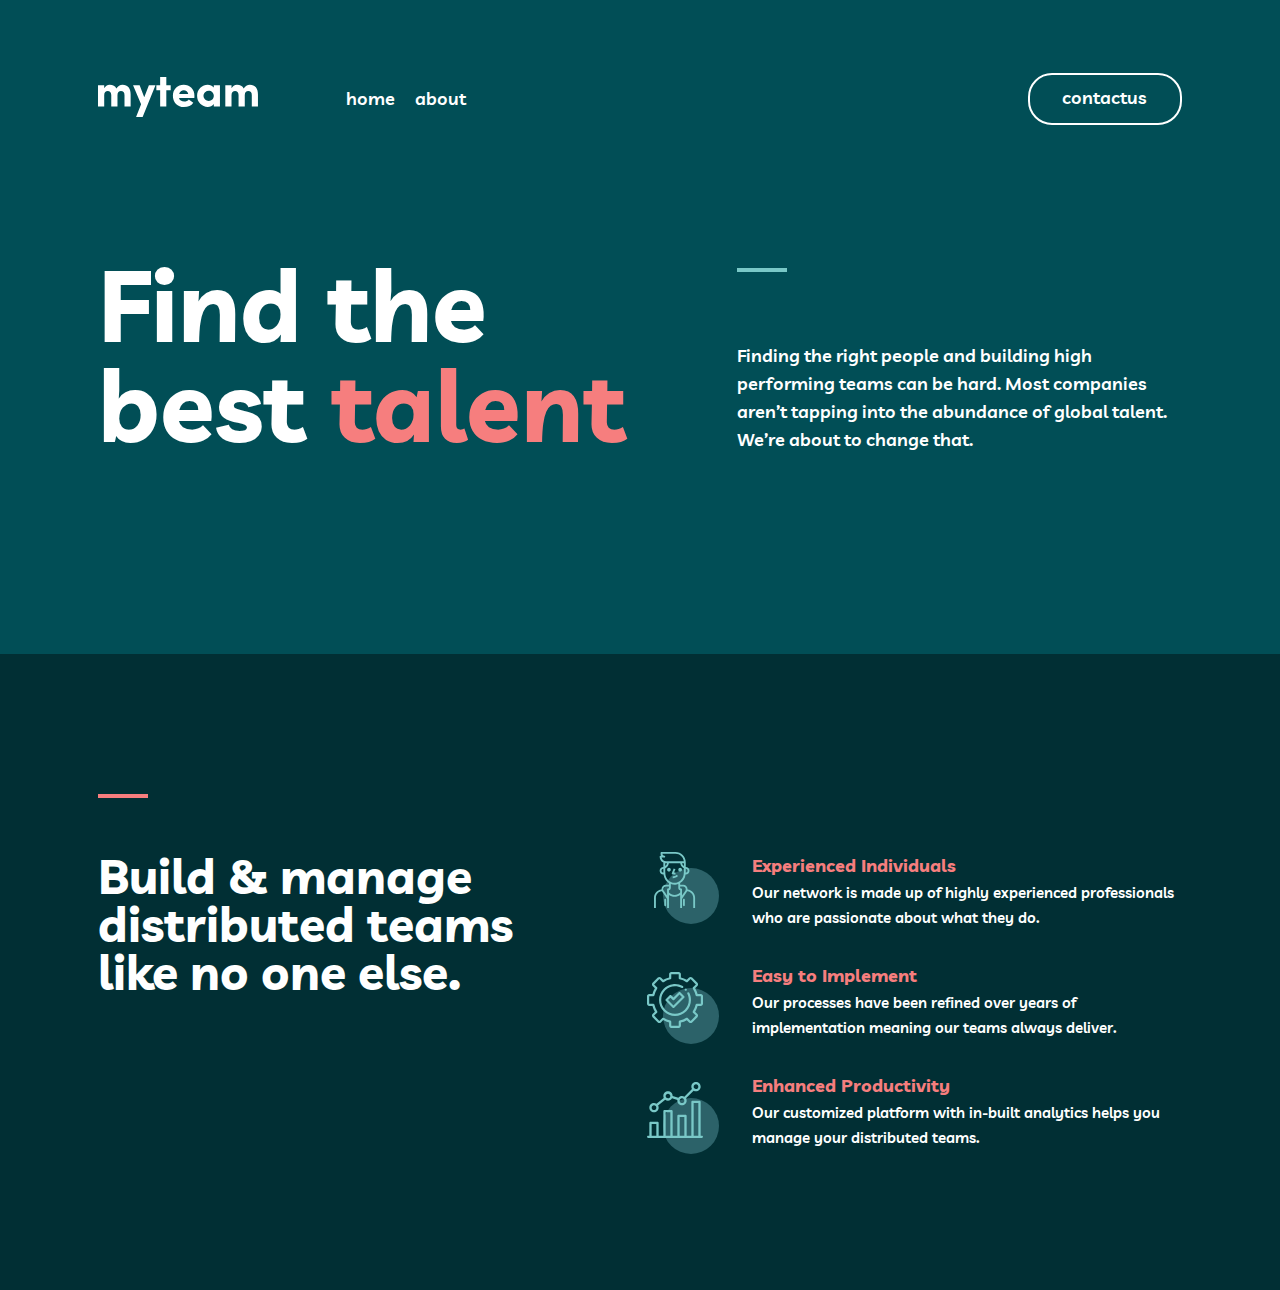
==== index.html @ d97724e8 "complete team section from header" ====
<!DOCTYPE html>
<html lang="en">
	<head>
		<meta charset="UTF-8" />
		<meta http-equiv="X-UA-Compatible" content="IE=edge" />
		<meta name="viewport" content="width=device-width, initial-scale=1.0" />
		<link rel="stylesheet" href="./css/main.css" />
		<title>Amaliyot</title>
	</head>
	<body>
		<header class="site-header">
			<div class="container">
				<div class="header">
					<a href="#link" class="header-logo-link"
						><img
							src="./images/myteam.svg"
							width="160"
							height="40"
							alt="Site logo" /></a
					><img
						class="burger"
						src="./images/humburger.svg"
						alt="humburger"
					/><img
						class="closeMenu"
						src="./images/close-menu.svg"
						alt="close-menu"
					/>
					<div class="list-wrapper">
						<ul class="header-list toggle">
							<li class="header-item">
								<a href="#link" class="header-link-item">home </a>
							</li>
							<li class="header-item">
								<a href="#link" class="header-link-item">about </a>
							</li>
						</ul>
						<a href="#link" class="header-contact toggle">contactus</a>
					</div>
				</div>
			</div>
		</header>
		<main class="site-main">
			<section class="hero-section">
				<div class="container">
					<div class="hero">
						<h1 class="hero-title">Find the <br />best <span>talent</span></h1>
						<div class="blok-text">
							<span class="line"></span>
							<p class="text">
								Finding the right people and building high performing teams can
								be hard. Most companies aren’t tapping into the abundance of
								global talent. We’re about to change that.
							</p>
						</div>
					</div>
				</div>
			</section>
			<section class="team-section">
				<div class="container">
					<div class="team">
						<div class="team__top"><span class="line"></span></div>
						<div class="team__content">
							<div class="team__title">
								<h2>Build & manage distributed teams like no one else.</h2>
							</div>
							<ul class="team__list">
								<li class="team__item">
									<h3>Experienced Individuals</h3>
									<p>
										Our network is made up of highly experienced professionals
										who are passionate about what they do.
									</p>
								</li>
								<li class="team__item">
									<h3>Easy to Implement</h3>
									<p>
										Our processes have been refined over years of implementation
										meaning our teams always deliver.
									</p>
								</li>
								<li class="team__item">
									<h3>Enhanced Productivity</h3>
									<p>
										Our customized platform with in-built analytics helps you
										manage your distributed teams.
									</p>
								</li>
							</ul>
						</div>
					</div>
				</div>
			</section>
		</main>

		<script>
			let burger = document.querySelector(".burger");
			let closeMenu = document.querySelector(".closeMenu");
			let mobileMenu = document.querySelector(".list-wrapper");

			burger.onclick = function () {
				mobileMenu.classList.toggle("active");
				closeMenu.classList.toggle("closeMenu--active");
			};

			closeMenu.onclick = function () {
				mobileMenu.classList.toggle("active");
				closeMenu.classList.toggle("closeMenu--active");
			};
		</script>
	</body>
</html>
---- css/main.css ----
@font-face {
  font-family: "Livvic";
  font-style: normal;
  font-weight: 500;
  src: local(""), url("../fonts/livvic-v13-latin-500.woff2") format("woff2"), url("../fonts/livvic-v13-latin-500.woff") format("woff");
  /* Chrome 6+, Firefox 3.6+, IE 9+, Safari 5.1+ */
}
@font-face {
  font-family: "Livvic";
  font-style: normal;
  font-weight: 600;
  src: local(""), url("../fonts/livvic-v13-latin-600.woff2") format("woff2"), url("../fonts/livvic-v13-latin-600.woff") format("woff");
  /* Chrome 6+, Firefox 3.6+, IE 9+, Safari 5.1+ */
}
@font-face {
  font-family: "Livvic";
  font-style: normal;
  font-weight: 700;
  src: local(""), url("../fonts/livvic-v13-latin-700.woff2") format("woff2"), url("../fonts/livvic-v13-latin-700.woff") format("woff");
  /* Chrome 6+, Firefox 3.6+, IE 9+, Safari 5.1+ */
}
/*! normalize.css v8.0.1 | MIT License | github.com/necolas/normalize.css */
/* Document
   ========================================================================== */
/**
 * 1. Correct the line height in all browsers.
 * 2. Prevent adjustments of font size after orientation changes in iOS.
 */
html {
  line-height: 1.15; /* 1 */
  -webkit-text-size-adjust: 100%; /* 2 */
}

/* Sections
   ========================================================================== */
/**
 * Remove the margin in all browsers.
 */
body {
  margin: 0;
}

/**
 * Render the `main` element consistently in IE.
 */
main {
  display: block;
}

/**
 * Correct the font size and margin on `h1` elements within `section` and
 * `article` contexts in Chrome, Firefox, and Safari.
 */
h1 {
  font-size: 2em;
  margin: 0.67em 0;
}

/* Grouping content
   ========================================================================== */
/**
 * 1. Add the correct box sizing in Firefox.
 * 2. Show the overflow in Edge and IE.
 */
hr {
  box-sizing: content-box; /* 1 */
  height: 0; /* 1 */
  overflow: visible; /* 2 */
}

/**
 * 1. Correct the inheritance and scaling of font size in all browsers.
 * 2. Correct the odd `em` font sizing in all browsers.
 */
pre {
  font-family: monospace, monospace; /* 1 */
  font-size: 1em; /* 2 */
}

/* Text-level semantics
   ========================================================================== */
/**
 * Remove the gray background on active links in IE 10.
 */
a {
  background-color: transparent;
}

/**
 * 1. Remove the bottom border in Chrome 57-
 * 2. Add the correct text decoration in Chrome, Edge, IE, Opera, and Safari.
 */
abbr[title] {
  border-bottom: none; /* 1 */
  text-decoration: underline; /* 2 */
  -webkit-text-decoration: underline dotted;
          text-decoration: underline dotted; /* 2 */
}

/**
 * Add the correct font weight in Chrome, Edge, and Safari.
 */
b,
strong {
  font-weight: bolder;
}

/**
 * 1. Correct the inheritance and scaling of font size in all browsers.
 * 2. Correct the odd `em` font sizing in all browsers.
 */
code,
kbd,
samp {
  font-family: monospace, monospace; /* 1 */
  font-size: 1em; /* 2 */
}

/**
 * Add the correct font size in all browsers.
 */
small {
  font-size: 80%;
}

/**
 * Prevent `sub` and `sup` elements from affecting the line height in
 * all browsers.
 */
sub,
sup {
  font-size: 75%;
  line-height: 0;
  position: relative;
  vertical-align: baseline;
}

sub {
  bottom: -0.25em;
}

sup {
  top: -0.5em;
}

/* Embedded content
   ========================================================================== */
/**
 * Remove the border on images inside links in IE 10.
 */
img {
  border-style: none;
}

/* Forms
   ========================================================================== */
/**
 * 1. Change the font styles in all browsers.
 * 2. Remove the margin in Firefox and Safari.
 */
button,
input,
optgroup,
select,
textarea {
  font-family: inherit; /* 1 */
  font-size: 100%; /* 1 */
  line-height: 1.15; /* 1 */
  margin: 0; /* 2 */
}

/**
 * Show the overflow in IE.
 * 1. Show the overflow in Edge.
 */
button,
input { /* 1 */
  overflow: visible;
}

/**
 * Remove the inheritance of text transform in Edge, Firefox, and IE.
 * 1. Remove the inheritance of text transform in Firefox.
 */
button,
select { /* 1 */
  text-transform: none;
}

/**
 * Correct the inability to style clickable types in iOS and Safari.
 */
button,
[type=button],
[type=reset],
[type=submit] {
  -webkit-appearance: button;
}

/**
 * Remove the inner border and padding in Firefox.
 */
button::-moz-focus-inner,
[type=button]::-moz-focus-inner,
[type=reset]::-moz-focus-inner,
[type=submit]::-moz-focus-inner {
  border-style: none;
  padding: 0;
}

/**
 * Restore the focus styles unset by the previous rule.
 */
button:-moz-focusring,
[type=button]:-moz-focusring,
[type=reset]:-moz-focusring,
[type=submit]:-moz-focusring {
  outline: 1px dotted ButtonText;
}

/**
 * Correct the padding in Firefox.
 */
fieldset {
  padding: 0.35em 0.75em 0.625em;
}

/**
 * 1. Correct the text wrapping in Edge and IE.
 * 2. Correct the color inheritance from `fieldset` elements in IE.
 * 3. Remove the padding so developers are not caught out when they zero out
 *    `fieldset` elements in all browsers.
 */
legend {
  box-sizing: border-box; /* 1 */
  color: inherit; /* 2 */
  display: table; /* 1 */
  max-width: 100%; /* 1 */
  padding: 0; /* 3 */
  white-space: normal; /* 1 */
}

/**
 * Add the correct vertical alignment in Chrome, Firefox, and Opera.
 */
progress {
  vertical-align: baseline;
}

/**
 * Remove the default vertical scrollbar in IE 10+.
 */
textarea {
  overflow: auto;
}

/**
 * 1. Add the correct box sizing in IE 10.
 * 2. Remove the padding in IE 10.
 */
[type=checkbox],
[type=radio] {
  box-sizing: border-box; /* 1 */
  padding: 0; /* 2 */
}

/**
 * Correct the cursor style of increment and decrement buttons in Chrome.
 */
[type=number]::-webkit-inner-spin-button,
[type=number]::-webkit-outer-spin-button {
  height: auto;
}

/**
 * 1. Correct the odd appearance in Chrome and Safari.
 * 2. Correct the outline style in Safari.
 */
[type=search] {
  -webkit-appearance: textfield; /* 1 */
  outline-offset: -2px; /* 2 */
}

/**
 * Remove the inner padding in Chrome and Safari on macOS.
 */
[type=search]::-webkit-search-decoration {
  -webkit-appearance: none;
}

/**
 * 1. Correct the inability to style clickable types in iOS and Safari.
 * 2. Change font properties to `inherit` in Safari.
 */
::-webkit-file-upload-button {
  -webkit-appearance: button; /* 1 */
  font: inherit; /* 2 */
}

/* Interactive
   ========================================================================== */
/*
 * Add the correct display in Edge, IE 10+, and Firefox.
 */
details {
  display: block;
}

/*
 * Add the correct display in all browsers.
 */
summary {
  display: list-item;
}

/* Misc
   ========================================================================== */
/**
 * Add the correct display in IE 10+.
 */
template {
  display: none;
}

/**
 * Add the correct display in IE 10.
 */
[hidden] {
  display: none;
}

* {
  margin: 0;
  padding: 0;
  box-sizing: border-box;
  transition: all 0.3s;
}

body {
  margin: 0;
  padding: 0;
  background-color: #014E56;
  font-family: "Livvic", sans-serif;
}

img {
  -o-object-fit: cover;
     object-fit: cover;
}

.visually-hidden {
  position: absolute;
  width: 1px;
  height: 1px;
  margin: -1px;
  padding: 0;
  overflow: hidden;
  border: 0;
  clip: rect(0 0 0 0);
}

.container {
  margin: 0 auto;
  padding: 0 20px;
  max-width: 1164px;
}

.site-header {
  padding: 73px 0 129px 0;
}

.header {
  display: flex;
  align-items: center;
  justify-content: space-between;
  position: relative;
}

.header-logo-link {
  display: block;
  margin-right: 48px;
}

.list-wrapper {
  display: flex;
  align-items: center;
  justify-content: space-between;
  width: 100%;
}

.burger,
.closeMenu {
  display: none;
}

.header-list {
  margin: 0;
  padding: 0;
  display: flex;
  list-style: none;
}

.header-item {
  margin-right: 20px;
}

.header-link-item {
  text-decoration: none;
  font-weight: 600;
  font-size: 18px;
  line-height: 28px;
  color: #FFFFFF;
}

.header-contact {
  padding: 9px 33px 11px 32px;
  text-decoration: none;
  font-weight: 600;
  font-size: 18px;
  line-height: 28px;
  color: #FFFFFF;
  border: 2px solid #FFFFFF;
  border-radius: 24px;
}

.header-item:first-child {
  margin-left: 40px;
}

@media screen and (max-width: 715px) {
  .site-header {
    padding: 64px 0 112px;
  }
}
.container {
  padding: 0 40px;
}

@media screen and (max-width: 555px) {
  .site-header {
    padding: 48px 0 80px;
  }
  .closeMenu--active {
    margin: auto 0;
    display: block;
    position: absolute;
    top: 0;
    bottom: 0;
    right: 0;
    z-index: 1;
  }
  .burger {
    display: block;
  }
  .burger--active {
    margin: auto 0;
    display: block;
    position: absolute;
    top: 0;
    bottom: 0;
    right: 0;
    z-index: 99;
  }
  .list-wrapper {
    display: none;
    justify-content: start;
  }
  .active {
    padding: 112px 48px;
    width: 255px;
    height: 100vh;
    display: flex;
    flex-direction: column;
    align-items: flex-start;
    position: absolute;
    top: -48px;
    right: -40px;
    background-color: #2C6269;
    box-shadow: -200px 0px 5px 100px rgba(0, 0, 0, 0.5);
  }
  .toggle {
    display: flex;
    flex-direction: column;
  }
  .header-item {
    margin: 0 0 36px;
  }
  .header-item:first-child {
    margin: 0px 0 24px;
  }
}
.hero {
  padding-bottom: 200px;
  display: flex;
  align-items: flex-end;
  justify-content: space-between;
}

.hero-title {
  margin-top: 0;
  margin-bottom: 0;
  font-weight: 700;
  font-size: 100px;
  line-height: 100px;
  color: #FFFFFF;
}

.hero-title span {
  color: #F67E7E;
}

.blok-text {
  width: 445px;
}

.line {
  margin-bottom: 70px;
  display: block;
  width: 50px;
  height: 4px;
  background-color: #79C8C7;
}

.text {
  margin: 0;
  font-weight: 600;
  font-size: 18px;
  line-height: 28px;
  color: #FFFFFF;
}

@media only screen and (max-width: 830px) {
  .container {
    padding: 0 40px;
  }
  .hero {
    padding-bottom: 256px;
    text-align: center;
    background-image: none;
    flex-direction: column;
    align-items: center;
  }
  .hero-title {
    margin-bottom: 24px;
    font-size: 64px;
    line-height: 56px;
  }
  .blok-text {
    width: 457px;
  }
  .hero .text {
    font-size: 15px;
    line-height: 28px;
  }
  .line {
    display: none;
  }
}
@media only screen and (max-width: 555px) {
  .container {
    padding: 0 24px;
  }
  .blok-text {
    width: 100%;
  }
  .hero-title {
    font-size: 40px !important;
    line-height: 40px !important;
  }
  .hero .text {
    font-size: 15px !important;
    line-height: 28px !important;
  }
}
.team-section {
  padding: 140px 0;
  background-color: #012f34;
}

.team .line {
  margin-bottom: 54px;
  background: #F67E7E;
}

.team__title {
  width: 445px;
}
.team__title h2 {
  font-weight: 700;
  font-size: 48px;
  line-height: 48px;
  color: #FFFFFF;
}

.team__content {
  display: flex;
  justify-content: space-between;
}

.team__list {
  list-style: none;
  position: relative;
}

.team__item {
  width: 430px;
}
.team__item h3 {
  font-weight: 700;
  font-size: 18px;
  line-height: 28px;
  color: #F67E7E;
}
.team__item p {
  font-weight: 600;
  font-size: 15px;
  line-height: 25px;
  color: #FFFFFF;
}

.team__item:nth-child(1) {
  margin-bottom: 32px;
}

.team__item:nth-child(2) {
  margin-bottom: 32px;
}

.team__item::before {
  margin-bottom: 32px;
  content: "";
  background-image: url(../../images/team1.svg);
  display: block;
  width: 72px;
  height: 72px;
  position: absolute;
  top: 0;
  left: -105px;
}

.team__item:nth-child(2)::before {
  content: "";
  background-image: url(../../images/team2.svg);
  display: block;
  width: 72px;
  height: 72px;
  position: absolute;
  top: 120px;
  left: -105px;
}

.team__item:nth-child(3)::before {
  content: "";
  background-image: url(../../images/team3.svg);
  display: block;
  width: 72px;
  height: 72px;
  position: absolute;
  top: 230px;
  left: -105px;
}

@media only screen and (max-width: 970px) {
  .team-section {
    padding: 100px;
  }
  .team .line {
    margin-bottom: 32px;
    display: block;
  }
  .team__title h2 {
    margin-bottom: 64px;
    font-size: 32px;
    line-height: 32px;
  }
  .team__content {
    flex-direction: column;
    align-items: flex-start;
  }
  .team__list {
    margin: 0 100px;
  }
  .team__item {
    width: 600px;
  }
  .team__item h3 {
    font-size: 18px;
    line-height: 28px;
  }
  .team__item p {
    font-size: 15px;
    line-height: 25px;
  }
}/*# sourceMappingURL=main.css.map */
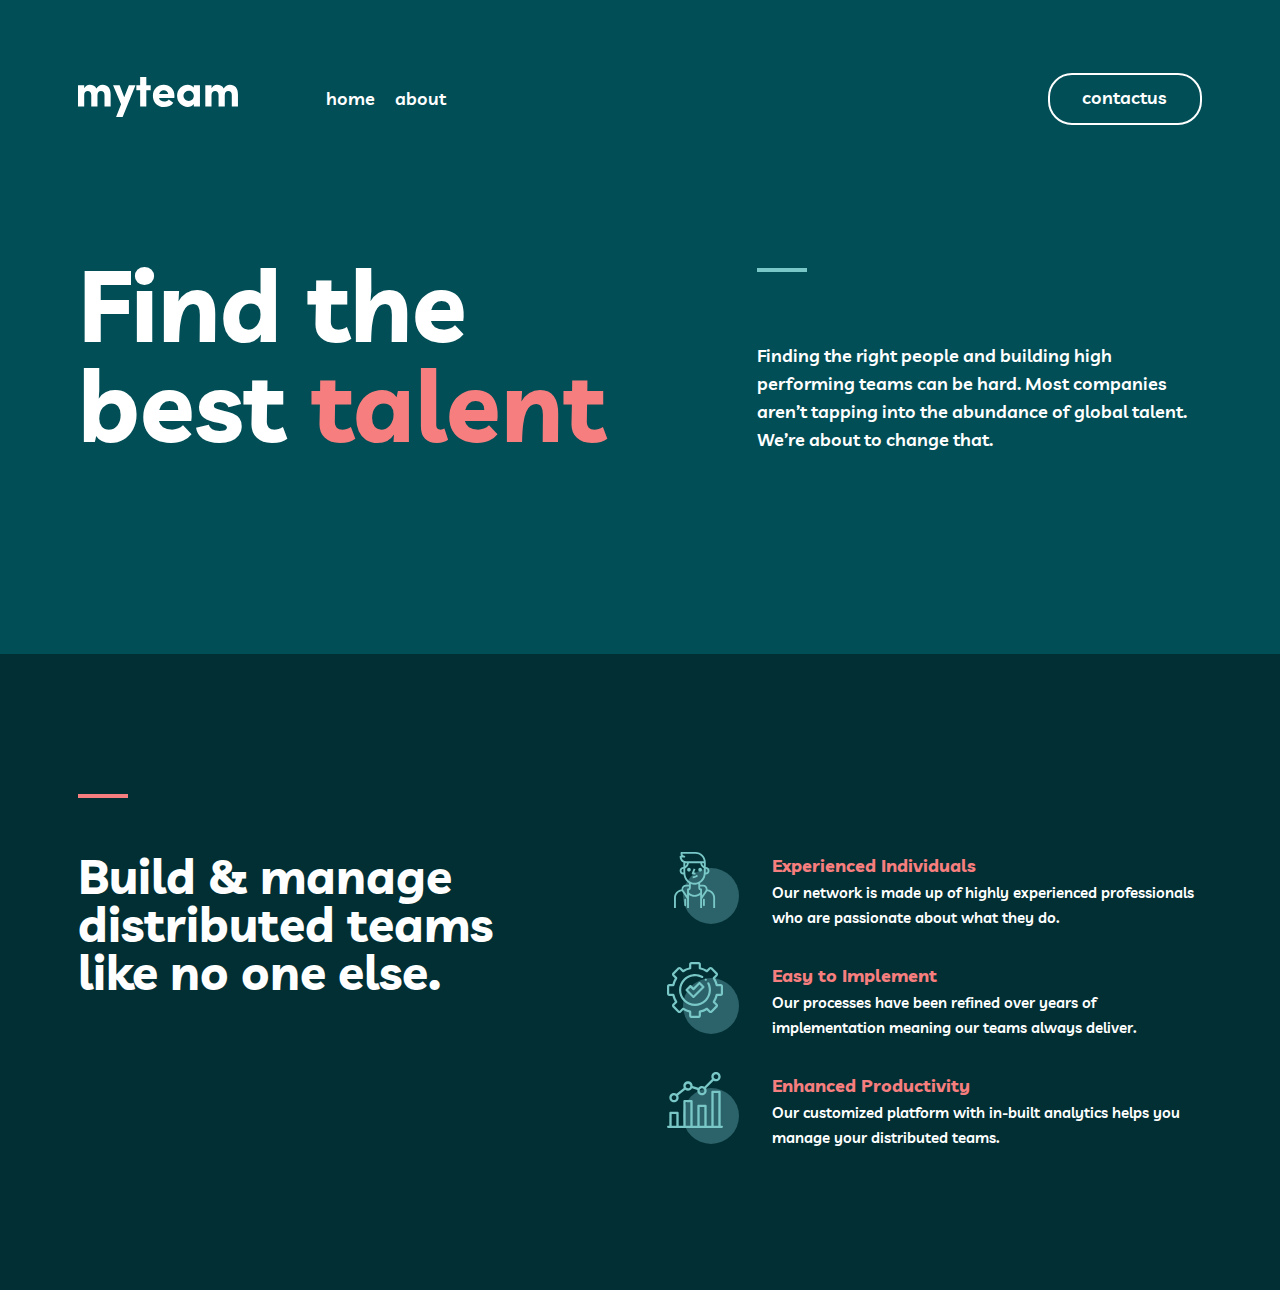
==== commit 20699b39: "complete team-section" ====
--- a/index.html
+++ b/index.html
@@ -92,7 +92,6 @@
 				</div>
 			</section>
 		</main>
-
 		<script>
 			let burger = document.querySelector(".burger");
 			let closeMenu = document.querySelector(".closeMenu");
--- a/css/main.css
+++ b/css/main.css
@@ -427,15 +427,14 @@
   margin-left: 40px;
 }
 
-@media screen and (max-width: 715px) {
+@media screen and (max-width: 768px) {
   .site-header {
     padding: 64px 0 112px;
   }
-}
-.container {
-  padding: 0 40px;
-}
-
+  .container {
+    padding: 0 40px;
+  }
+}
 @media screen and (max-width: 555px) {
   .site-header {
     padding: 48px 0 80px;
@@ -530,9 +529,6 @@
 }
 
 @media only screen and (max-width: 830px) {
-  .container {
-    padding: 0 40px;
-  }
   .hero {
     padding-bottom: 256px;
     text-align: center;
@@ -599,10 +595,10 @@
 
 .team__list {
   list-style: none;
+}
+
+.team__item {
   position: relative;
-}
-
-.team__item {
   width: 430px;
 }
 .team__item h3 {
@@ -618,18 +614,16 @@
   color: #FFFFFF;
 }
 
-.team__item:nth-child(1) {
-  margin-bottom: 32px;
-}
-
+.team__item:nth-child(1),
 .team__item:nth-child(2) {
   margin-bottom: 32px;
 }
 
-.team__item::before {
+.team__item p::before {
   margin-bottom: 32px;
   content: "";
   background-image: url(../../images/team1.svg);
+  background-repeat: no-repeat;
   display: block;
   width: 72px;
   height: 72px;
@@ -638,26 +632,12 @@
   left: -105px;
 }
 
-.team__item:nth-child(2)::before {
-  content: "";
+.team__item:nth-child(2) p::before {
   background-image: url(../../images/team2.svg);
-  display: block;
-  width: 72px;
-  height: 72px;
-  position: absolute;
-  top: 120px;
-  left: -105px;
-}
-
-.team__item:nth-child(3)::before {
-  content: "";
+}
+
+.team__item:nth-child(3) p::before {
   background-image: url(../../images/team3.svg);
-  display: block;
-  width: 72px;
-  height: 72px;
-  position: absolute;
-  top: 230px;
-  left: -105px;
 }
 
 @media only screen and (max-width: 970px) {
@@ -668,8 +648,11 @@
     margin-bottom: 32px;
     display: block;
   }
+  .team__title {
+    margin-bottom: 64px;
+    width: 100%;
+  }
   .team__title h2 {
-    margin-bottom: 64px;
     font-size: 32px;
     line-height: 32px;
   }
@@ -678,10 +661,10 @@
     align-items: flex-start;
   }
   .team__list {
-    margin: 0 100px;
+    margin: 0 0 0 100px;
   }
   .team__item {
-    width: 600px;
+    width: 95%;
   }
   .team__item h3 {
     font-size: 18px;
@@ -691,4 +674,32 @@
     font-size: 15px;
     line-height: 25px;
   }
+}
+@media only screen and (max-width: 650px) {
+  .team-section {
+    padding: 64px 0;
+  }
+  .container {
+    padding: 0 24px;
+  }
+  .team__title {
+    margin-bottom: 144px;
+    width: 240px;
+  }
+  .team__list {
+    margin: 0;
+  }
+  .team__item {
+    width: 100%;
+    text-align: center;
+  }
+  .team__item + .team__item {
+    margin-top: 136px !important;
+  }
+  .team__item p::before {
+    top: -90px;
+    left: 0;
+    right: 0;
+    margin: 0 auto;
+  }
 }/*# sourceMappingURL=main.css.map */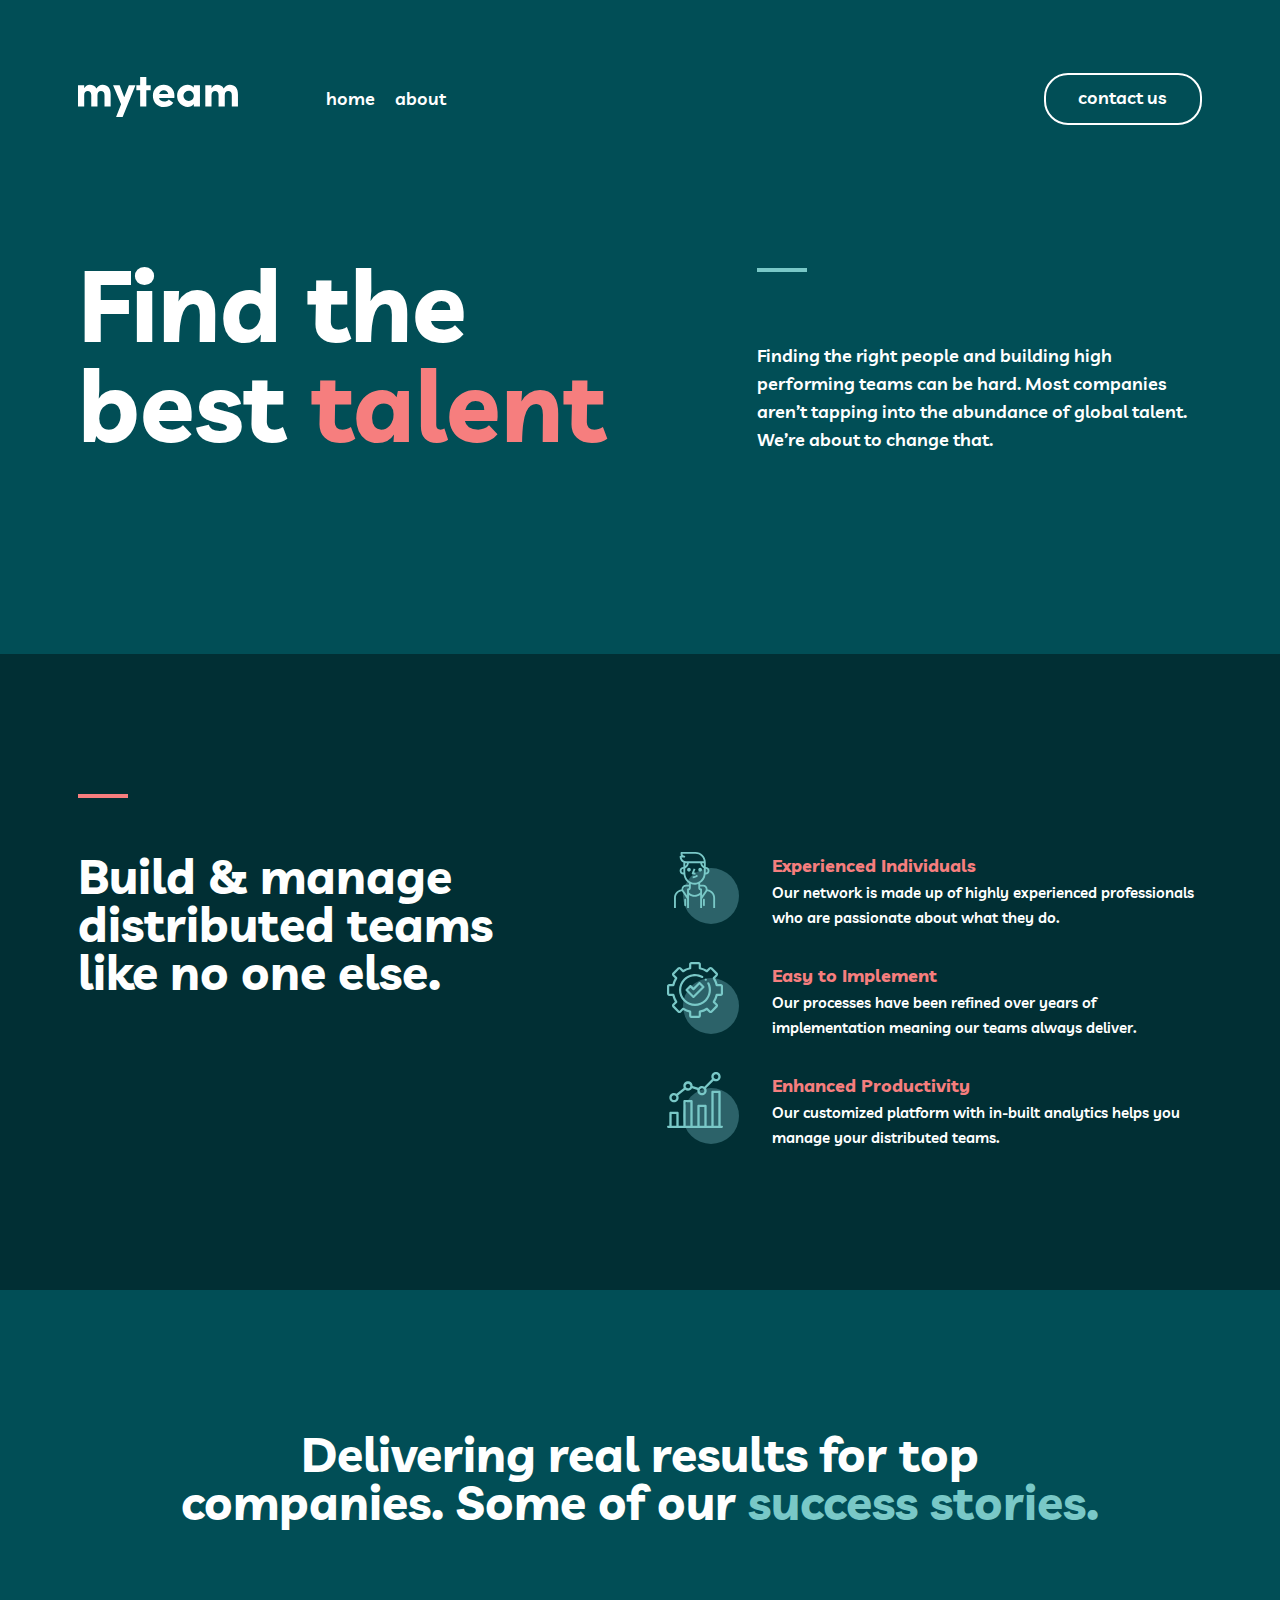
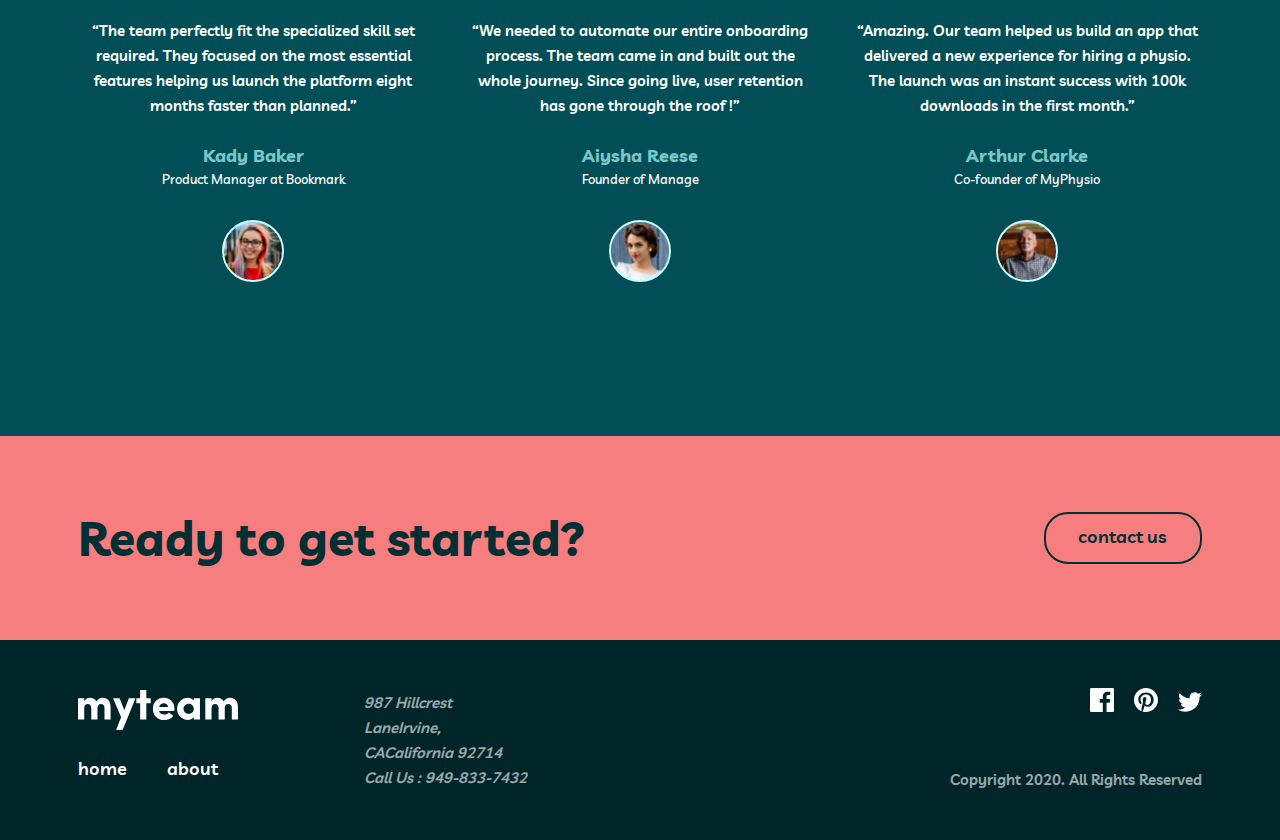
==== commit a8b255b2: "Complete desktop" ====
--- a/index.html
+++ b/index.html
@@ -5,9 +5,11 @@
 		<meta http-equiv="X-UA-Compatible" content="IE=edge" />
 		<meta name="viewport" content="width=device-width, initial-scale=1.0" />
 		<link rel="stylesheet" href="./css/main.css" />
-		<title>Amaliyot</title>
+		<title>MY team</title>
 	</head>
 	<body>
+		<!-- HEADER -->
+
 		<header class="site-header">
 			<div class="container">
 				<div class="header">
@@ -29,17 +31,20 @@
 					<div class="list-wrapper">
 						<ul class="header-list toggle">
 							<li class="header-item">
-								<a href="#link" class="header-link-item">home </a>
+								<a class="link" href="#link" class="header-link-item">home </a>
 							</li>
 							<li class="header-item">
-								<a href="#link" class="header-link-item">about </a>
+								<a class="link" href="#link" class="header-link-item">about </a>
 							</li>
 						</ul>
-						<a href="#link" class="header-contact toggle">contactus</a>
+						<a href="#link" class="btn header-contact toggle">contact us</a>
 					</div>
 				</div>
 			</div>
 		</header>
+
+		<!-- MAIN -->
+
 		<main class="site-main">
 			<section class="hero-section">
 				<div class="container">
@@ -91,7 +96,151 @@
 					</div>
 				</div>
 			</section>
+			<section class="contact-section">
+				<div class="container">
+					<div class="contact">
+						<div class="contact__title">
+							<h2>
+								Delivering real results for top companies. Some of our
+								<span>success stories. </span>
+							</h2>
+						</div>
+						<ul class="contact__list">
+							<li class="contact__item">
+								<p class="contact__text">
+									“The team perfectly fit the specialized skill set required.
+									They focused on the most essential features helping us launch
+									the platform eight months faster than planned.”
+								</p>
+								<strong class="contact__name">Kady Baker </strong>
+								<p class="contact__subtext">Product Manager at Bookmark</p>
+								<img
+									src="./images/contact-1.svg"
+									width="62"
+									height="62"
+									alt="Kady Baker who product manager"
+									class="contact__img"
+								/>
+							</li>
+							<li class="contact__item">
+								<p class="contact__text">
+									“We needed to automate our entire onboarding process. The team
+									came in and built out the whole journey. Since going live,
+									user retention has gone through the roof !”
+								</p>
+								<strong class="contact__name">Aiysha Reese </strong>
+								<p class="contact__subtext">Founder of Manage</p>
+								<img
+									src="./images/contact-2.svg"
+									width="62"
+									height="62"
+									alt="Aiysha Reese who Founder of Manage"
+									class="contact__img"
+								/>
+							</li>
+							<li class="contact__item">
+								<p class="contact__text">
+									“Amazing. Our team helped us build an app that delivered a new
+									experience for hiring a physio. The launch was an instant
+									success with 100k downloads in the first month.”
+								</p>
+								<strong class="contact__name">Arthur Clarke</strong>
+								<p class="contact__subtext">Co-founder of MyPhysio</p>
+								<img
+									src="./images/contact-3.svg"
+									width="62"
+									height="62"
+									alt="Arthur Clarke who Co-founder of MyPhysio"
+									class="contact__img"
+								/>
+							</li>
+						</ul>
+					</div>
+				</div>
+			</section>
+			<section class="aside-section">
+				<div class="container">
+					<div class="aside">
+						<h2 class="aside__title">Ready to get started?</h2>
+						<a href="#link" class="btn-black aside__btn">contact us</a>
+					</div>
+				</div>
+			</section>
 		</main>
+
+		<!-- FOOTER -->
+
+		<footer class="site-footer">
+			<div class="container">
+				<div class="footer">
+					<div class="footer__content">
+						<div class="footer__logotip-wrapper">
+							<img
+								src="./images/myteam.svg"
+								width="160"
+								height="40"
+								alt="Footer logo"
+							/>
+							<div class="footer__p-wrapper">
+								<a class="link" href="#link">home</a>
+								<a class="link" href="#link">about</a>
+							</div>
+						</div>
+						<address>
+							987 Hillcrest LaneIrvine, <br />
+							CACalifornia 92714 <br />
+							Call Us :
+							<a href="tel: +949-833-7432">949-833-7432</a>
+						</address>
+					</div>
+					<div class="footer__logo">
+						<div class="logo__wrapper">
+							<a href="#link" class="logo-link">
+								<svg
+									width="24"
+									height="24"
+									viewBox="0 0 24 24"
+									xmlns="http://www.w3.org/2000/svg"
+								>
+									<path
+										d="M22.675 0H1.325C0.593 0 0 0.593 0 1.325V22.676C0 23.407 0.593 24 1.325 24H12.82V14.706H9.692V11.084H12.82V8.413C12.82 5.313 14.713 3.625 17.479 3.625C18.804 3.625 19.942 3.724 20.274 3.768V7.008L18.356 7.009C16.852 7.009 16.561 7.724 16.561 8.772V11.085H20.148L19.681 14.707H16.561V24H22.677C23.407 24 24 23.407 24 22.675V1.325C24 0.593 23.407 0 22.675 0Z"
+										fill="white"
+									/>
+								</svg>
+							</a>
+							<a href="#link" class="logo-link">
+								<svg
+									width="24"
+									height="24"
+									viewBox="0 0 24 24"
+									xmlns="http://www.w3.org/2000/svg"
+								>
+									<path
+										d="M12 0C5.373 0 0 5.372 0 12C0 17.084 3.163 21.426 7.627 23.174C7.522 22.225 7.427 20.769 7.669 19.733C7.887 18.796 9.076 13.768 9.076 13.768C9.076 13.768 8.717 13.049 8.717 11.986C8.717 10.318 9.684 9.072 10.888 9.072C11.911 9.072 12.406 9.841 12.406 10.762C12.406 11.791 11.751 13.33 11.412 14.757C11.129 15.951 12.011 16.926 13.189 16.926C15.322 16.926 16.961 14.677 16.961 11.431C16.961 8.558 14.897 6.549 11.949 6.549C8.535 6.549 6.531 9.11 6.531 11.756C6.531 12.787 6.928 13.894 7.424 14.494C7.522 14.613 7.536 14.718 7.507 14.839L7.174 16.199C7.121 16.419 7 16.466 6.772 16.36C5.273 15.662 4.336 13.471 4.336 11.711C4.336 7.926 7.086 4.449 12.265 4.449C16.428 4.449 19.663 7.416 19.663 11.38C19.663 15.516 17.056 18.844 13.436 18.844C12.22 18.844 11.077 18.213 10.686 17.466L9.938 20.319C9.667 21.362 8.936 22.669 8.446 23.465C9.57 23.812 10.763 24 12 24C18.627 24 24 18.627 24 12C24 5.372 18.627 0 12 0Z"
+										fill="white"
+									/>
+								</svg>
+							</a>
+							<a href="#link" class="logo-link">
+								<svg
+									width="24"
+									height="20"
+									viewBox="0 0 24 20"
+									xmlns="http://www.w3.org/2000/svg"
+								>
+									<path
+										d="M24 2.55699C23.117 2.94899 22.168 3.21299 21.172 3.33199C22.189 2.72299 22.97 1.75799 23.337 0.607986C22.386 1.17199 21.332 1.58199 20.21 1.80299C19.313 0.845986 18.032 0.247986 16.616 0.247986C13.437 0.247986 11.101 3.21399 11.819 6.29299C7.728 6.08799 4.1 4.12799 1.671 1.14899C0.381 3.36199 1.002 6.25699 3.194 7.72299C2.388 7.69699 1.628 7.47599 0.965 7.10699C0.911 9.38799 2.546 11.522 4.914 11.997C4.221 12.185 3.462 12.229 2.69 12.081C3.316 14.037 5.134 15.46 7.29 15.5C5.22 17.123 2.612 17.848 0 17.54C2.179 18.937 4.768 19.752 7.548 19.752C16.69 19.752 21.855 12.031 21.543 5.10599C22.505 4.41099 23.34 3.54399 24 2.55699Z"
+										fill="white"
+									/>
+								</svg>
+							</a>
+						</div>
+						<p class="copyright">Copyright 2020. All Rights Reserved</p>
+					</div>
+				</div>
+			</div>
+		</footer>
+
 		<script>
 			let burger = document.querySelector(".burger");
 			let closeMenu = document.querySelector(".closeMenu");
--- a/css/main.css
+++ b/css/main.css
@@ -421,6 +421,20 @@
   color: #FFFFFF;
   border: 2px solid #FFFFFF;
   border-radius: 24px;
+}
+
+.btn:hover {
+  background: #FFFFFF;
+  border: 2px solid #FFFFFF;
+  border-radius: 24px;
+  color: #002529;
+}
+
+.btn-black:hover {
+  background: #012F34;
+  border: 2px solid #012F34;
+  border-radius: 24px;
+  color: #FFFFFF;
 }
 
 .header-item:first-child {
@@ -702,4 +716,230 @@
     right: 0;
     margin: 0 auto;
   }
+}
+.contact-section {
+  padding: 140px 0 151px;
+  text-align: center;
+}
+
+.contact__title {
+  margin: 0 auto;
+  margin-bottom: 92px;
+  max-width: 932px;
+}
+.contact__title h2 {
+  font-weight: 700;
+  font-size: 48px;
+  line-height: 48px;
+  color: #FFFFFF;
+}
+.contact__title h2 span {
+  color: #79C8C7;
+}
+
+.contact__list {
+  list-style: none;
+  display: flex;
+  align-items: center;
+  justify-content: space-between;
+}
+
+.contact__item {
+  max-width: 350px;
+}
+
+.contact__text {
+  margin-bottom: 24px;
+  font-weight: 600;
+  font-size: 15px;
+  line-height: 25px;
+  color: #FFFFFF;
+}
+
+.contact__name {
+  margin-bottom: 2px;
+  font-weight: 700;
+  font-size: 18px;
+  line-height: 28px;
+  color: #79C8C7;
+}
+
+.contact__subtext {
+  margin-bottom: 32px;
+  font-weight: 500;
+  font-size: 13px;
+  line-height: 18px;
+  color: #FFFFFF;
+}
+
+@media only screen and (max-width: 768px) {
+  .contact-section {
+    padding: 100px 0;
+  }
+  .contact__title {
+    max-width: 573px;
+    margin-bottom: 84px;
+  }
+  .contact__title h2 {
+    font-size: 32px;
+    line-height: 32px;
+  }
+  .contact__list {
+    flex-direction: column;
+  }
+  .contact__item {
+    max-width: 573px;
+    margin-bottom: 84px;
+  }
+  .contact__item:last-child {
+    margin-bottom: 0;
+  }
+  .contact__text,
+.contact__subtext {
+    margin-bottom: 16px;
+  }
+}
+@media only screen and (max-width: 768px) {
+  .contact-section {
+    padding: 140px 0 164px;
+  }
+  .contact__title {
+    max-width: 327px;
+  }
+}
+.aside-section {
+  background-color: #F67E7E;
+  padding: 76px 0;
+}
+
+.aside {
+  display: flex;
+  align-items: center;
+  justify-content: space-between;
+}
+
+.aside__title {
+  font-weight: 700;
+  font-size: 48px;
+  line-height: 48px;
+  color: #012F34;
+}
+
+.aside__btn {
+  padding: 9px 33px 11px 32px;
+  text-decoration: none;
+  font-weight: 600;
+  font-size: 18px;
+  line-height: 28px;
+  color: #012F34;
+  border: 2px solid #012F34;
+  border-radius: 24px;
+}
+
+@media only screen and (max-width: 768px) {
+  .aside-section {
+    padding: 84px 58px;
+  }
+  .aside__title {
+    font-size: 32px;
+    line-height: 32px;
+  }
+}
+@media only screen and (max-width: 700px) {
+  .aside-section {
+    padding: 84px 0px;
+  }
+  .aside {
+    flex-direction: column;
+  }
+  .aside__title {
+    margin-bottom: 24px;
+  }
+}
+.site-footer {
+  padding: 48px 0;
+  background-color: #002529;
+}
+
+.footer {
+  display: flex;
+  align-items: center;
+  justify-content: space-between;
+}
+
+.footer__content {
+  width: 450px;
+  display: flex;
+  justify-content: space-between;
+}
+
+.footer__logotip-wrapper {
+  display: flex;
+  flex-direction: column;
+}
+.footer__logotip-wrapper img {
+  margin-bottom: 25px;
+}
+
+.footer__p-wrapper {
+  display: flex;
+  gap: 40px;
+}
+
+.link {
+  display: inline-block;
+  text-decoration: none;
+  font-weight: 600;
+  font-size: 18px;
+  line-height: 28px;
+  color: #FFFFFF;
+}
+
+.link:hover {
+  color: #F67E7E;
+}
+
+address {
+  width: 164px;
+  font-weight: 600;
+  font-size: 15px;
+  line-height: 25px;
+  color: #FFFFFF;
+  mix-blend-mode: normal;
+  opacity: 0.6;
+}
+address a {
+  color: #FFFFFF;
+  text-decoration: none;
+}
+
+.footer__logo {
+  display: flex;
+  flex-direction: column;
+}
+
+.logo-link + .logo-link {
+  padding-left: 16px;
+}
+
+.logo__wrapper {
+  margin-bottom: 51px;
+  text-align: right;
+}
+.logo__wrapper a {
+  text-decoration: none;
+  display: inline-block;
+}
+
+.logo-link:hover path {
+  fill: #F67E7E;
+}
+
+.copyright {
+  font-weight: 600;
+  font-size: 15px;
+  line-height: 25px;
+  color: #FFFFFF;
+  mix-blend-mode: normal;
+  opacity: 0.6;
 }/*# sourceMappingURL=main.css.map */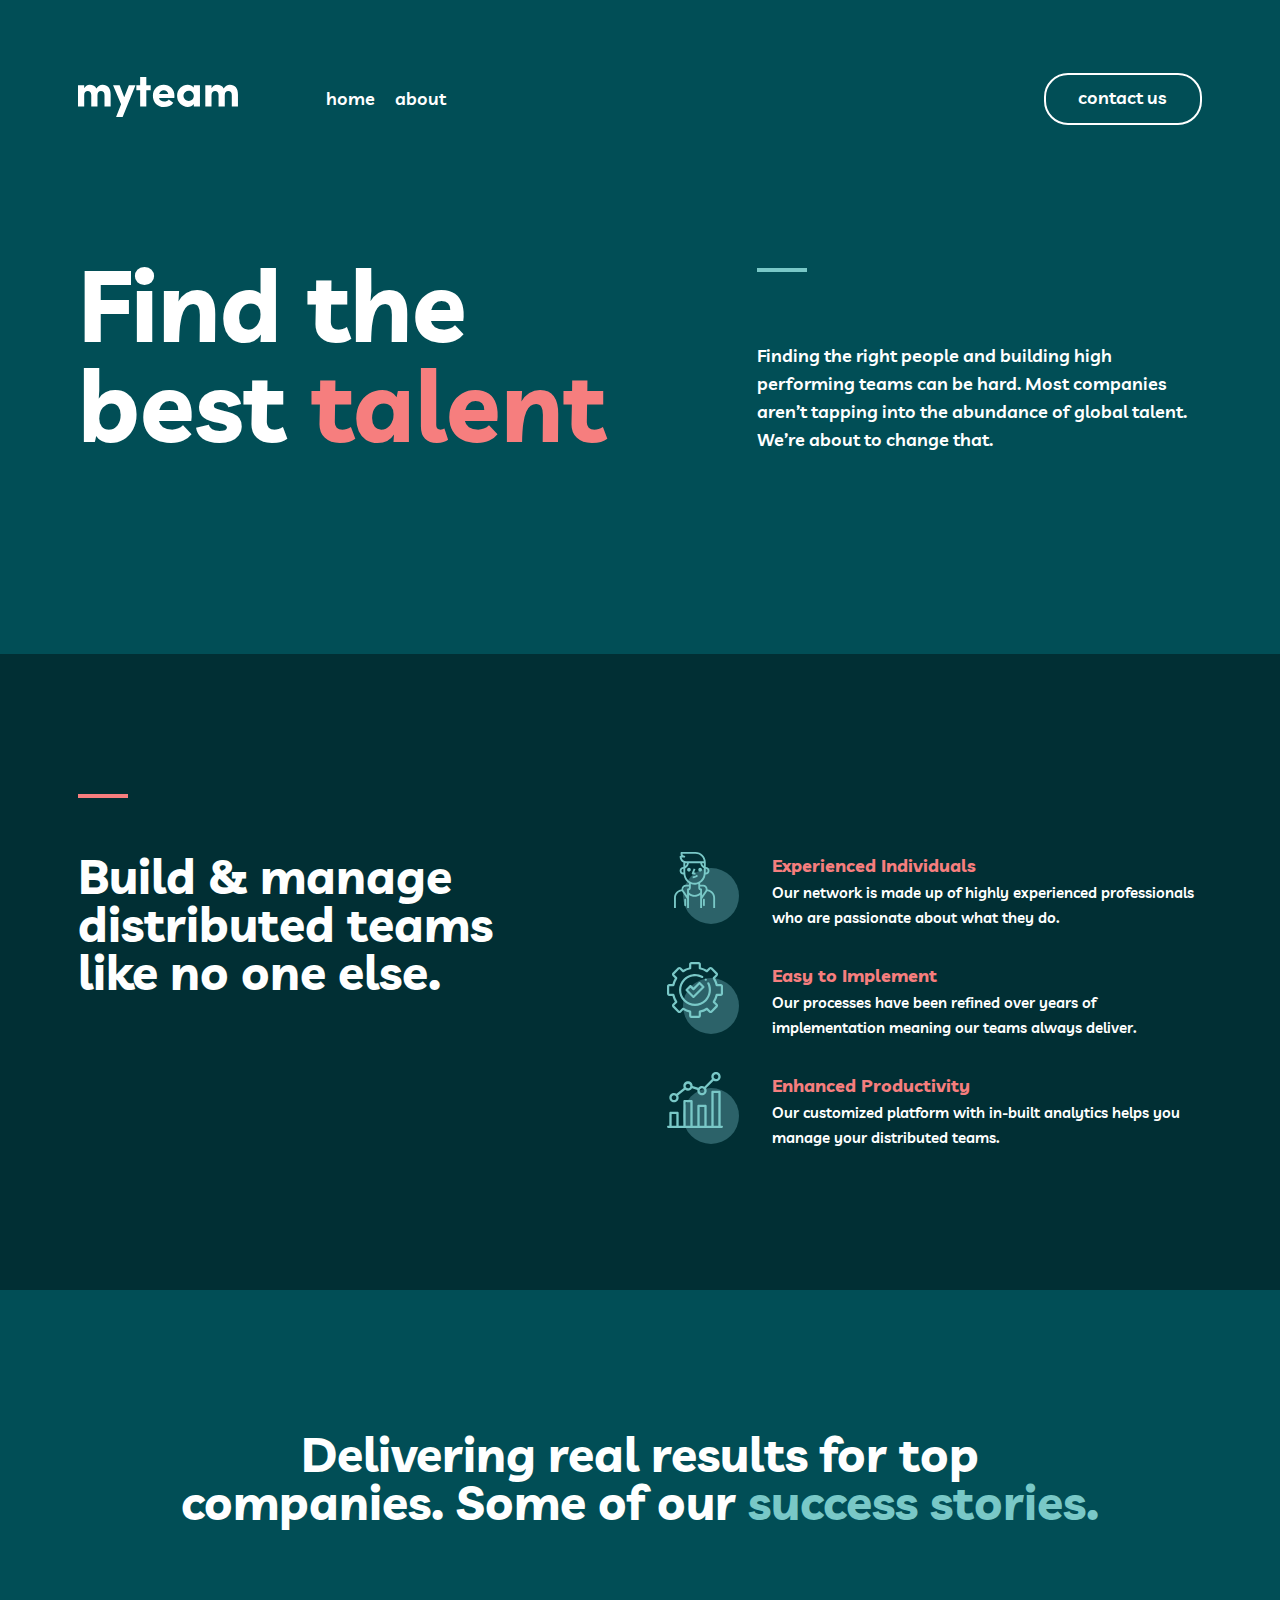
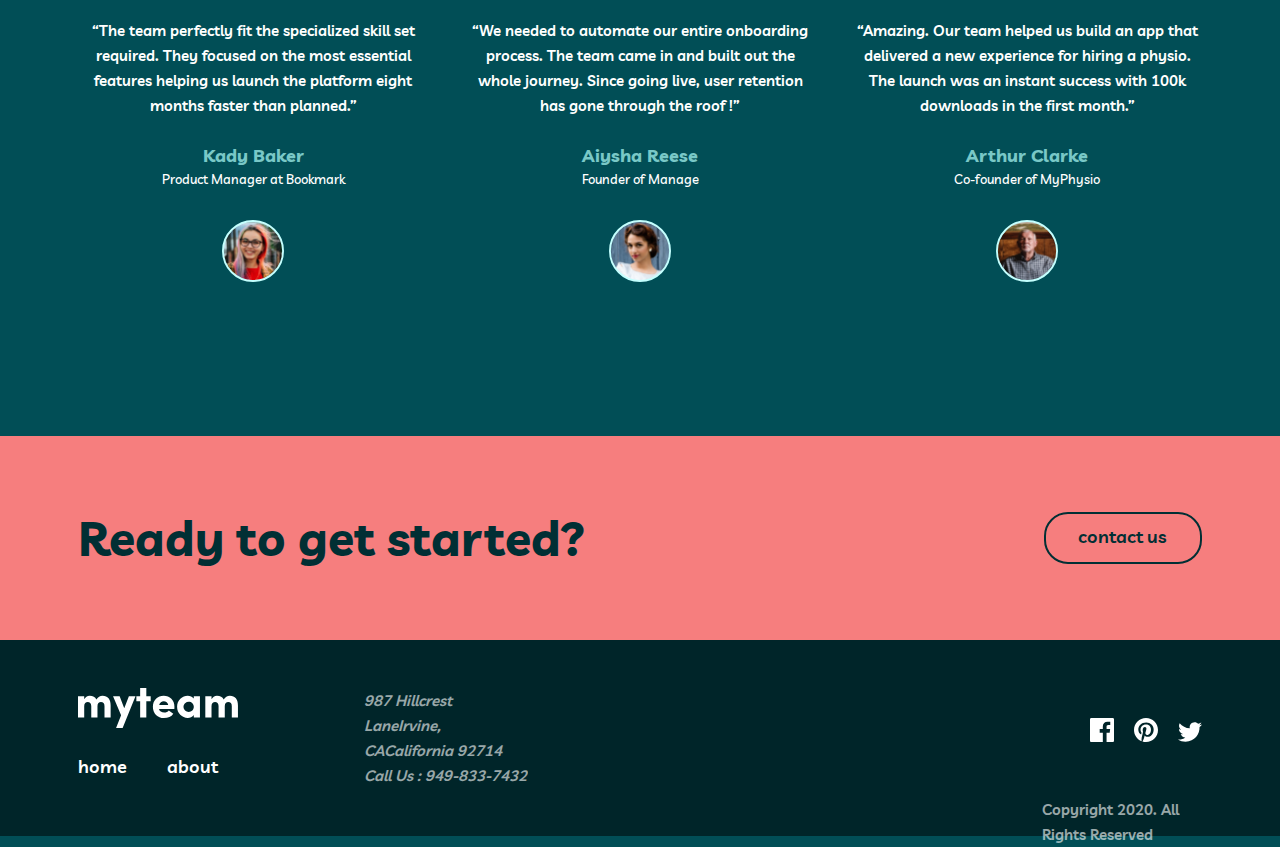
==== commit 9bc05440: "footer tablet fixed" ====
--- a/index.html
+++ b/index.html
@@ -177,9 +177,8 @@
 						<div class="footer__logotip-wrapper">
 							<img
 								src="./images/myteam.svg"
-								width="160"
-								height="40"
 								alt="Footer logo"
+								class="footer__logo"
 							/>
 							<div class="footer__p-wrapper">
 								<a class="link" href="#link">home</a>
@@ -193,6 +192,7 @@
 							<a href="tel: +949-833-7432">949-833-7432</a>
 						</address>
 					</div>
+
 					<div class="footer__logo">
 						<div class="logo__wrapper">
 							<a href="#link" class="logo-link">
--- a/css/main.css
+++ b/css/main.css
@@ -449,7 +449,7 @@
     padding: 0 40px;
   }
 }
-@media screen and (max-width: 555px) {
+@media screen and (max-width: 600px) {
   .site-header {
     padding: 48px 0 80px;
   }
@@ -523,7 +523,7 @@
 }
 
 .blok-text {
-  width: 445px;
+  max-width: 445px;
 }
 
 .line {
@@ -542,7 +542,7 @@
   color: #FFFFFF;
 }
 
-@media only screen and (max-width: 830px) {
+@media only screen and (max-width: 1030px) {
   .hero {
     padding-bottom: 256px;
     text-align: center;
@@ -914,6 +914,11 @@
 }
 
 .footer__logo {
+  width: 160px;
+  height: 40px;
+}
+
+.footer__logo {
   display: flex;
   flex-direction: column;
 }
@@ -942,4 +947,33 @@
   color: #FFFFFF;
   mix-blend-mode: normal;
   opacity: 0.6;
+}
+
+@media only screen and (max-width: 768px) {
+  .footer {
+    flex-direction: column;
+  }
+  .footer__content {
+    margin-bottom: 32px;
+    width: 100%;
+    justify-content: space-between;
+  }
+  .footer__logotip-wrapper {
+    margin-bottom: 0;
+  }
+  .footer__p-wrapper {
+    justify-content: space-between;
+  }
+  .footer__logo {
+    width: 96px;
+    height: 24px;
+  }
+  .footer__logo {
+    width: 100%;
+    justify-content: space-between;
+    flex-direction: row;
+  }
+  .logo__wrapper {
+    margin-bottom: 0;
+  }
 }/*# sourceMappingURL=main.css.map */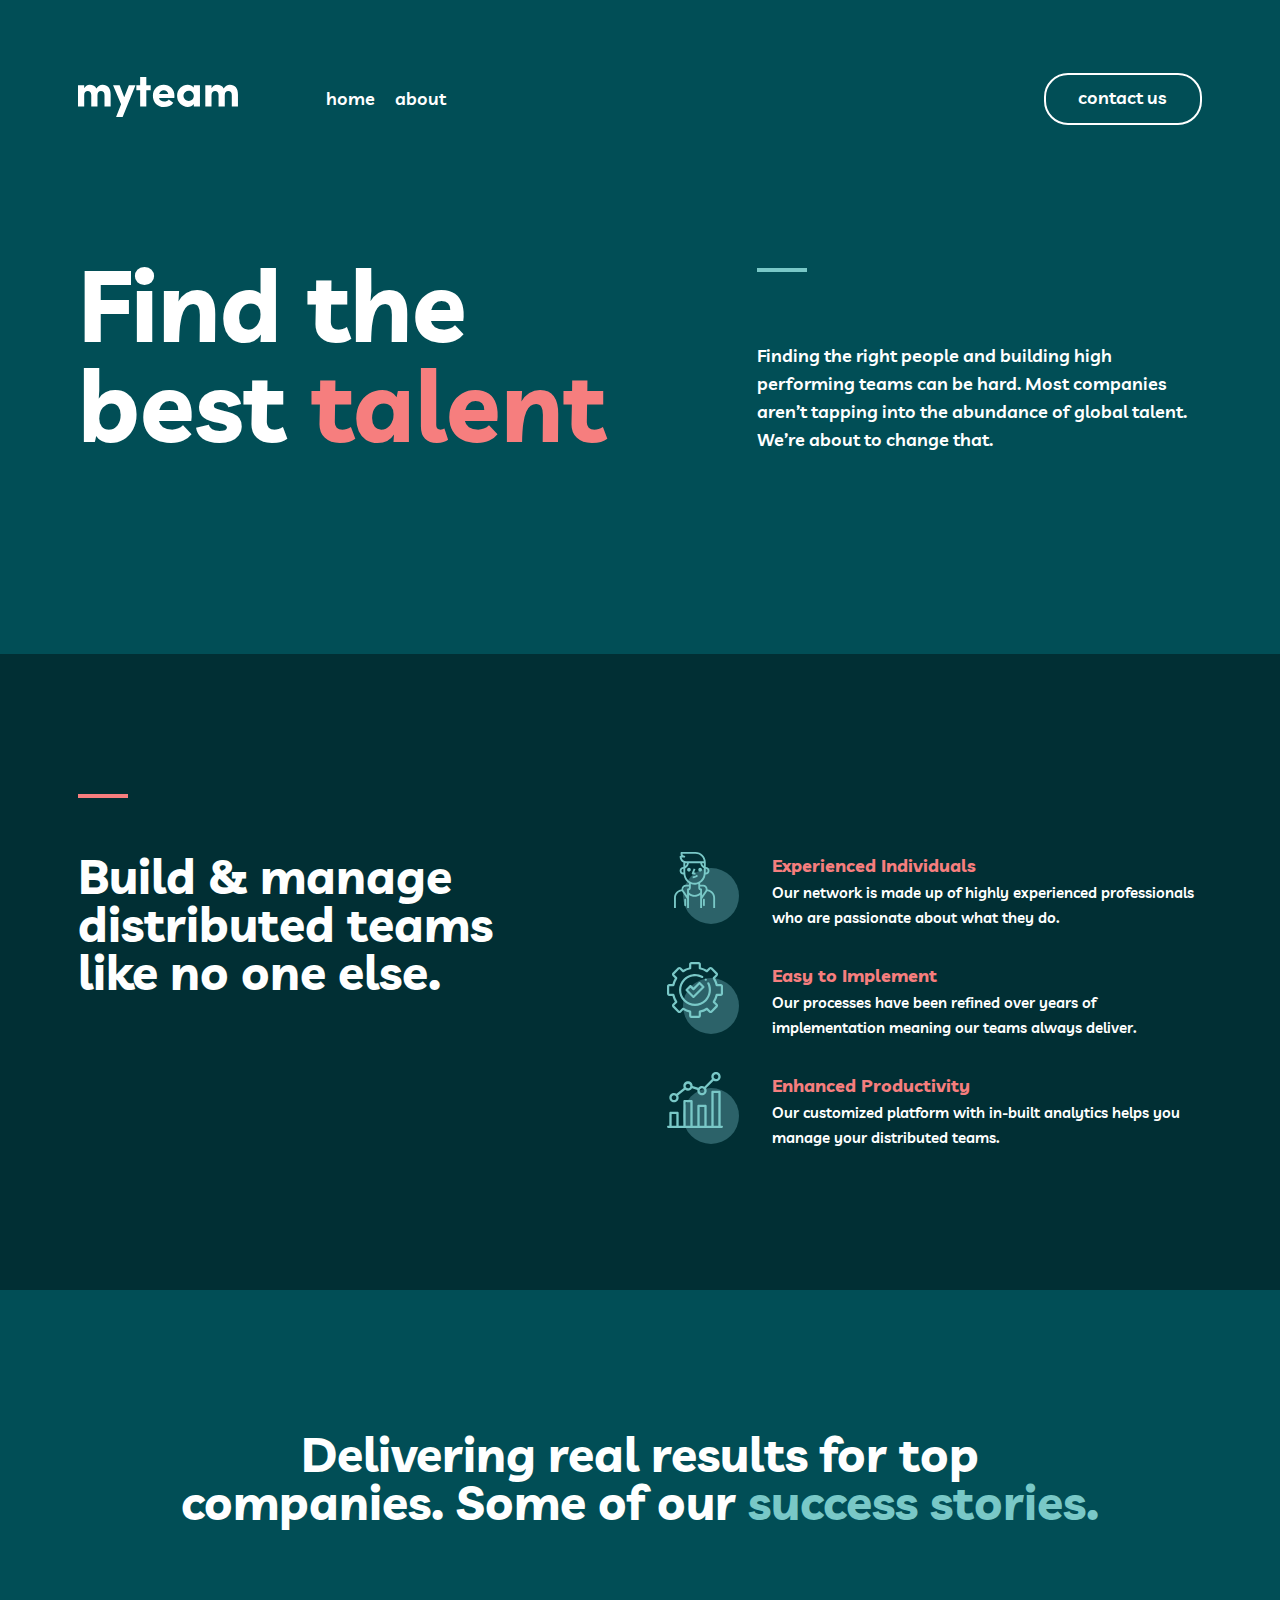
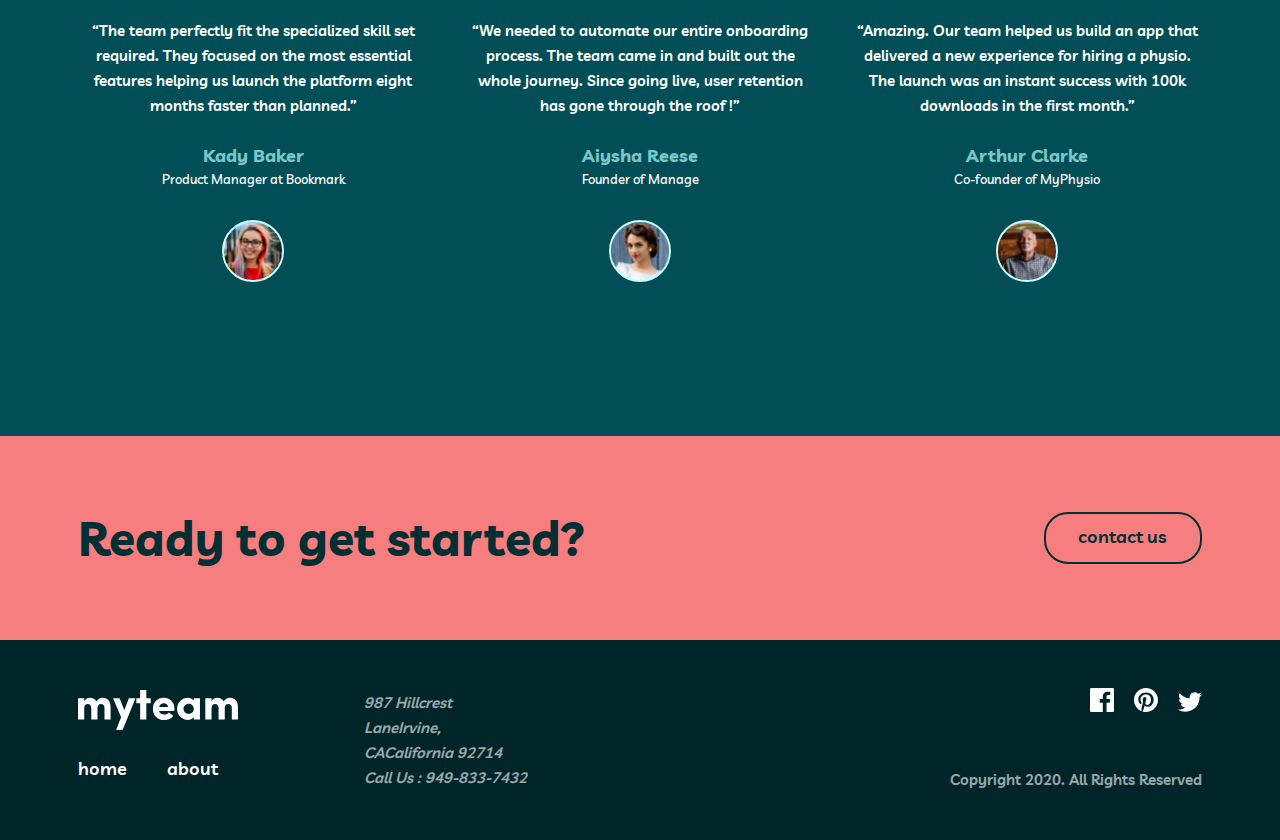
==== commit 21fac812: "Complete" ====
--- a/index.html
+++ b/index.html
@@ -178,7 +178,7 @@
 							<img
 								src="./images/myteam.svg"
 								alt="Footer logo"
-								class="footer__logo"
+								class="footer-logo"
 							/>
 							<div class="footer__p-wrapper">
 								<a class="link" href="#link">home</a>
--- a/css/main.css
+++ b/css/main.css
@@ -654,7 +654,7 @@
   background-image: url(../../images/team3.svg);
 }
 
-@media only screen and (max-width: 970px) {
+@media only screen and (max-width: 1000px) {
   .team-section {
     padding: 100px;
   }
@@ -913,7 +913,7 @@
   text-decoration: none;
 }
 
-.footer__logo {
+.footer-logo {
   width: 160px;
   height: 40px;
 }
@@ -964,7 +964,7 @@
   .footer__p-wrapper {
     justify-content: space-between;
   }
-  .footer__logo {
+  .footer-logo {
     width: 96px;
     height: 24px;
   }
@@ -976,4 +976,36 @@
   .logo__wrapper {
     margin-bottom: 0;
   }
+}
+@media only screen and (max-width: 500px) {
+  .site-footer {
+    padding: 66px 0;
+  }
+  .footer {
+    text-align: center;
+    align-items: center;
+  }
+  .footer__content {
+    flex-direction: column;
+    margin-bottom: 32px;
+    align-items: center;
+  }
+  .footer__logotip-wrapper {
+    max-width: 140px;
+    align-items: center;
+    margin-bottom: 24px;
+  }
+  address {
+    margin: 0 auto 40px;
+  }
+  .footer__p-wrapper {
+    justify-content: space-between;
+  }
+  .footer__logo {
+    align-items: center;
+    flex-direction: column;
+  }
+  .logo__wrapper {
+    margin-bottom: 16px;
+  }
 }/*# sourceMappingURL=main.css.map */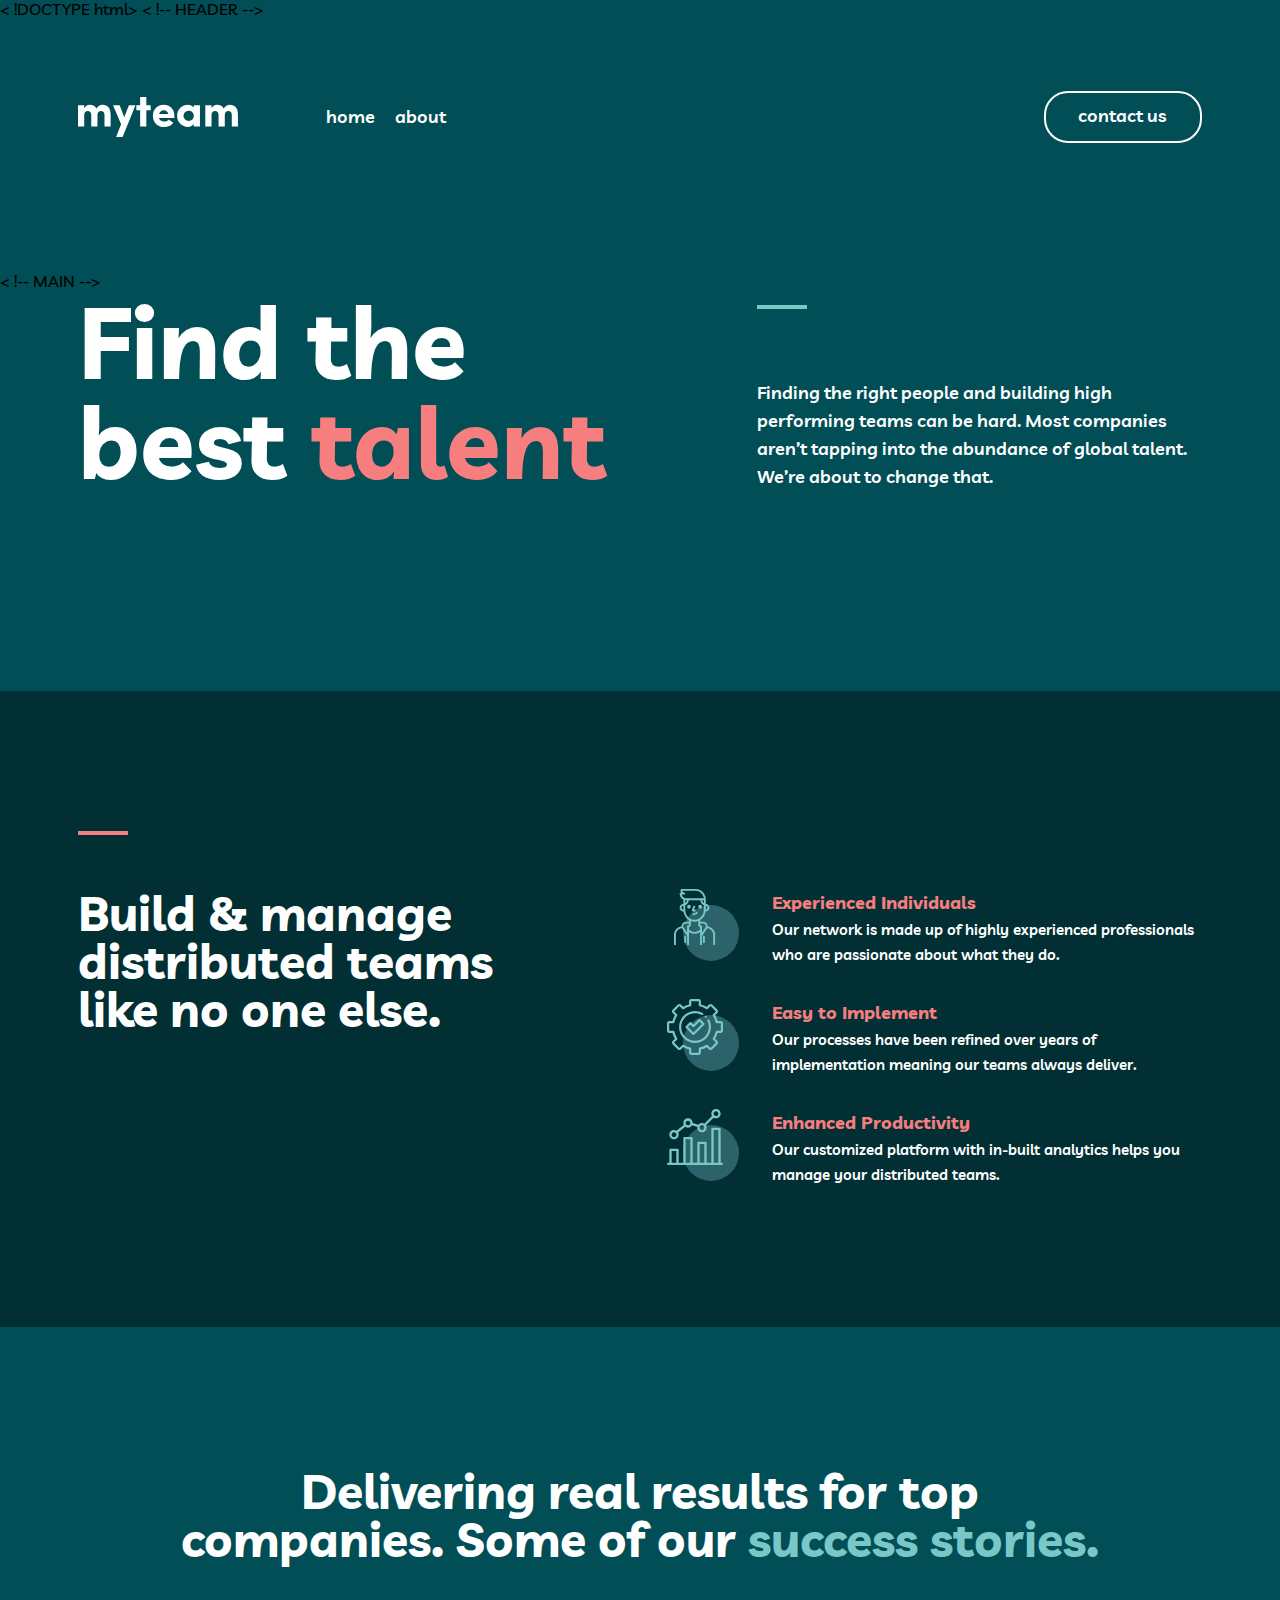
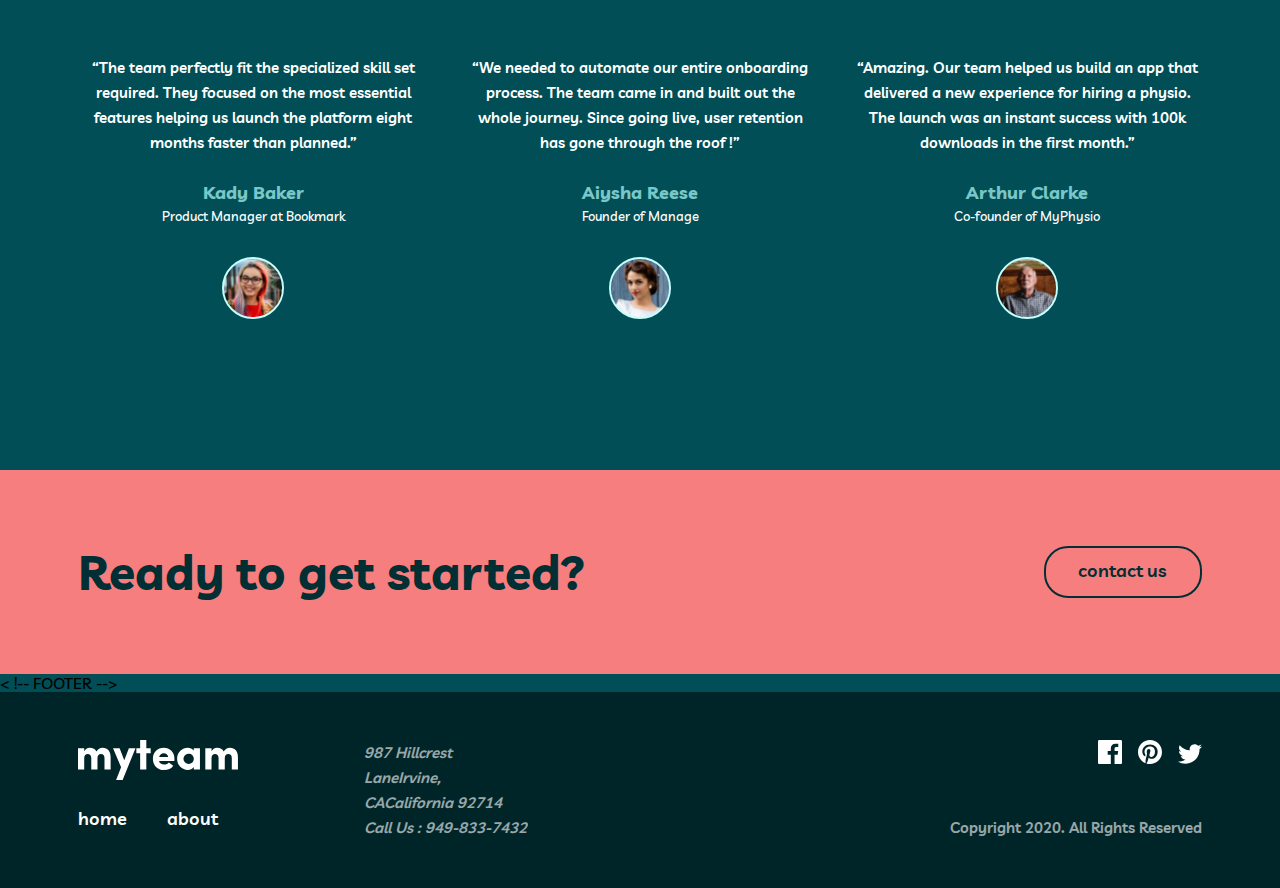
==== commit 0e62681e: "Update files" ====
--- a/index.html
+++ b/index.html
@@ -1,4 +1,4 @@
-<!DOCTYPE html>
+< !DOCTYPE html>
 <html lang="en">
 	<head>
 		<meta charset="UTF-8" />
@@ -8,8 +8,7 @@
 		<title>MY team</title>
 	</head>
 	<body>
-		<!-- HEADER -->
-
+		< !-- HEADER -->
 		<header class="site-header">
 			<div class="container">
 				<div class="header">
@@ -42,9 +41,7 @@
 				</div>
 			</div>
 		</header>
-
-		<!-- MAIN -->
-
+		< !-- MAIN -->
 		<main class="site-main">
 			<section class="hero-section">
 				<div class="container">
@@ -167,9 +164,7 @@
 				</div>
 			</section>
 		</main>
-
-		<!-- FOOTER -->
-
+		< !-- FOOTER -->
 		<footer class="site-footer">
 			<div class="container">
 				<div class="footer">
@@ -181,22 +176,19 @@
 								class="footer-logo"
 							/>
 							<div class="footer__p-wrapper">
-								<a class="link" href="#link">home</a>
-								<a class="link" href="#link">about</a>
+								<a class="link" href="#link">home</a
+								><a class="link" href="#link">about</a>
 							</div>
 						</div>
 						<address>
-							987 Hillcrest LaneIrvine, <br />
-							CACalifornia 92714 <br />
-							Call Us :
+							987 Hillcrest LaneIrvine, <br />CACalifornia 92714 <br />Call Us :
 							<a href="tel: +949-833-7432">949-833-7432</a>
 						</address>
 					</div>
-
 					<div class="footer__logo">
 						<div class="logo__wrapper">
-							<a href="#link" class="logo-link">
-								<svg
+							<a href="#link" class="logo-link"
+								><svg
 									width="24"
 									height="24"
 									viewBox="0 0 24 24"
@@ -205,11 +197,9 @@
 									<path
 										d="M22.675 0H1.325C0.593 0 0 0.593 0 1.325V22.676C0 23.407 0.593 24 1.325 24H12.82V14.706H9.692V11.084H12.82V8.413C12.82 5.313 14.713 3.625 17.479 3.625C18.804 3.625 19.942 3.724 20.274 3.768V7.008L18.356 7.009C16.852 7.009 16.561 7.724 16.561 8.772V11.085H20.148L19.681 14.707H16.561V24H22.677C23.407 24 24 23.407 24 22.675V1.325C24 0.593 23.407 0 22.675 0Z"
 										fill="white"
-									/>
-								</svg>
-							</a>
-							<a href="#link" class="logo-link">
-								<svg
+									/></svg></a
+							><a href="#link" class="logo-link"
+								><svg
 									width="24"
 									height="24"
 									viewBox="0 0 24 24"
@@ -218,11 +208,9 @@
 									<path
 										d="M12 0C5.373 0 0 5.372 0 12C0 17.084 3.163 21.426 7.627 23.174C7.522 22.225 7.427 20.769 7.669 19.733C7.887 18.796 9.076 13.768 9.076 13.768C9.076 13.768 8.717 13.049 8.717 11.986C8.717 10.318 9.684 9.072 10.888 9.072C11.911 9.072 12.406 9.841 12.406 10.762C12.406 11.791 11.751 13.33 11.412 14.757C11.129 15.951 12.011 16.926 13.189 16.926C15.322 16.926 16.961 14.677 16.961 11.431C16.961 8.558 14.897 6.549 11.949 6.549C8.535 6.549 6.531 9.11 6.531 11.756C6.531 12.787 6.928 13.894 7.424 14.494C7.522 14.613 7.536 14.718 7.507 14.839L7.174 16.199C7.121 16.419 7 16.466 6.772 16.36C5.273 15.662 4.336 13.471 4.336 11.711C4.336 7.926 7.086 4.449 12.265 4.449C16.428 4.449 19.663 7.416 19.663 11.38C19.663 15.516 17.056 18.844 13.436 18.844C12.22 18.844 11.077 18.213 10.686 17.466L9.938 20.319C9.667 21.362 8.936 22.669 8.446 23.465C9.57 23.812 10.763 24 12 24C18.627 24 24 18.627 24 12C24 5.372 18.627 0 12 0Z"
 										fill="white"
-									/>
-								</svg>
-							</a>
-							<a href="#link" class="logo-link">
-								<svg
+									/></svg></a
+							><a href="#link" class="logo-link"
+								><svg
 									width="24"
 									height="20"
 									viewBox="0 0 24 20"
@@ -231,16 +219,14 @@
 									<path
 										d="M24 2.55699C23.117 2.94899 22.168 3.21299 21.172 3.33199C22.189 2.72299 22.97 1.75799 23.337 0.607986C22.386 1.17199 21.332 1.58199 20.21 1.80299C19.313 0.845986 18.032 0.247986 16.616 0.247986C13.437 0.247986 11.101 3.21399 11.819 6.29299C7.728 6.08799 4.1 4.12799 1.671 1.14899C0.381 3.36199 1.002 6.25699 3.194 7.72299C2.388 7.69699 1.628 7.47599 0.965 7.10699C0.911 9.38799 2.546 11.522 4.914 11.997C4.221 12.185 3.462 12.229 2.69 12.081C3.316 14.037 5.134 15.46 7.29 15.5C5.22 17.123 2.612 17.848 0 17.54C2.179 18.937 4.768 19.752 7.548 19.752C16.69 19.752 21.855 12.031 21.543 5.10599C22.505 4.41099 23.34 3.54399 24 2.55699Z"
 										fill="white"
-									/>
-								</svg>
-							</a>
+									/></svg
+							></a>
 						</div>
 						<p class="copyright">Copyright 2020. All Rights Reserved</p>
 					</div>
 				</div>
 			</div>
 		</footer>
-
 		<script>
 			let burger = document.querySelector(".burger");
 			let closeMenu = document.querySelector(".closeMenu");
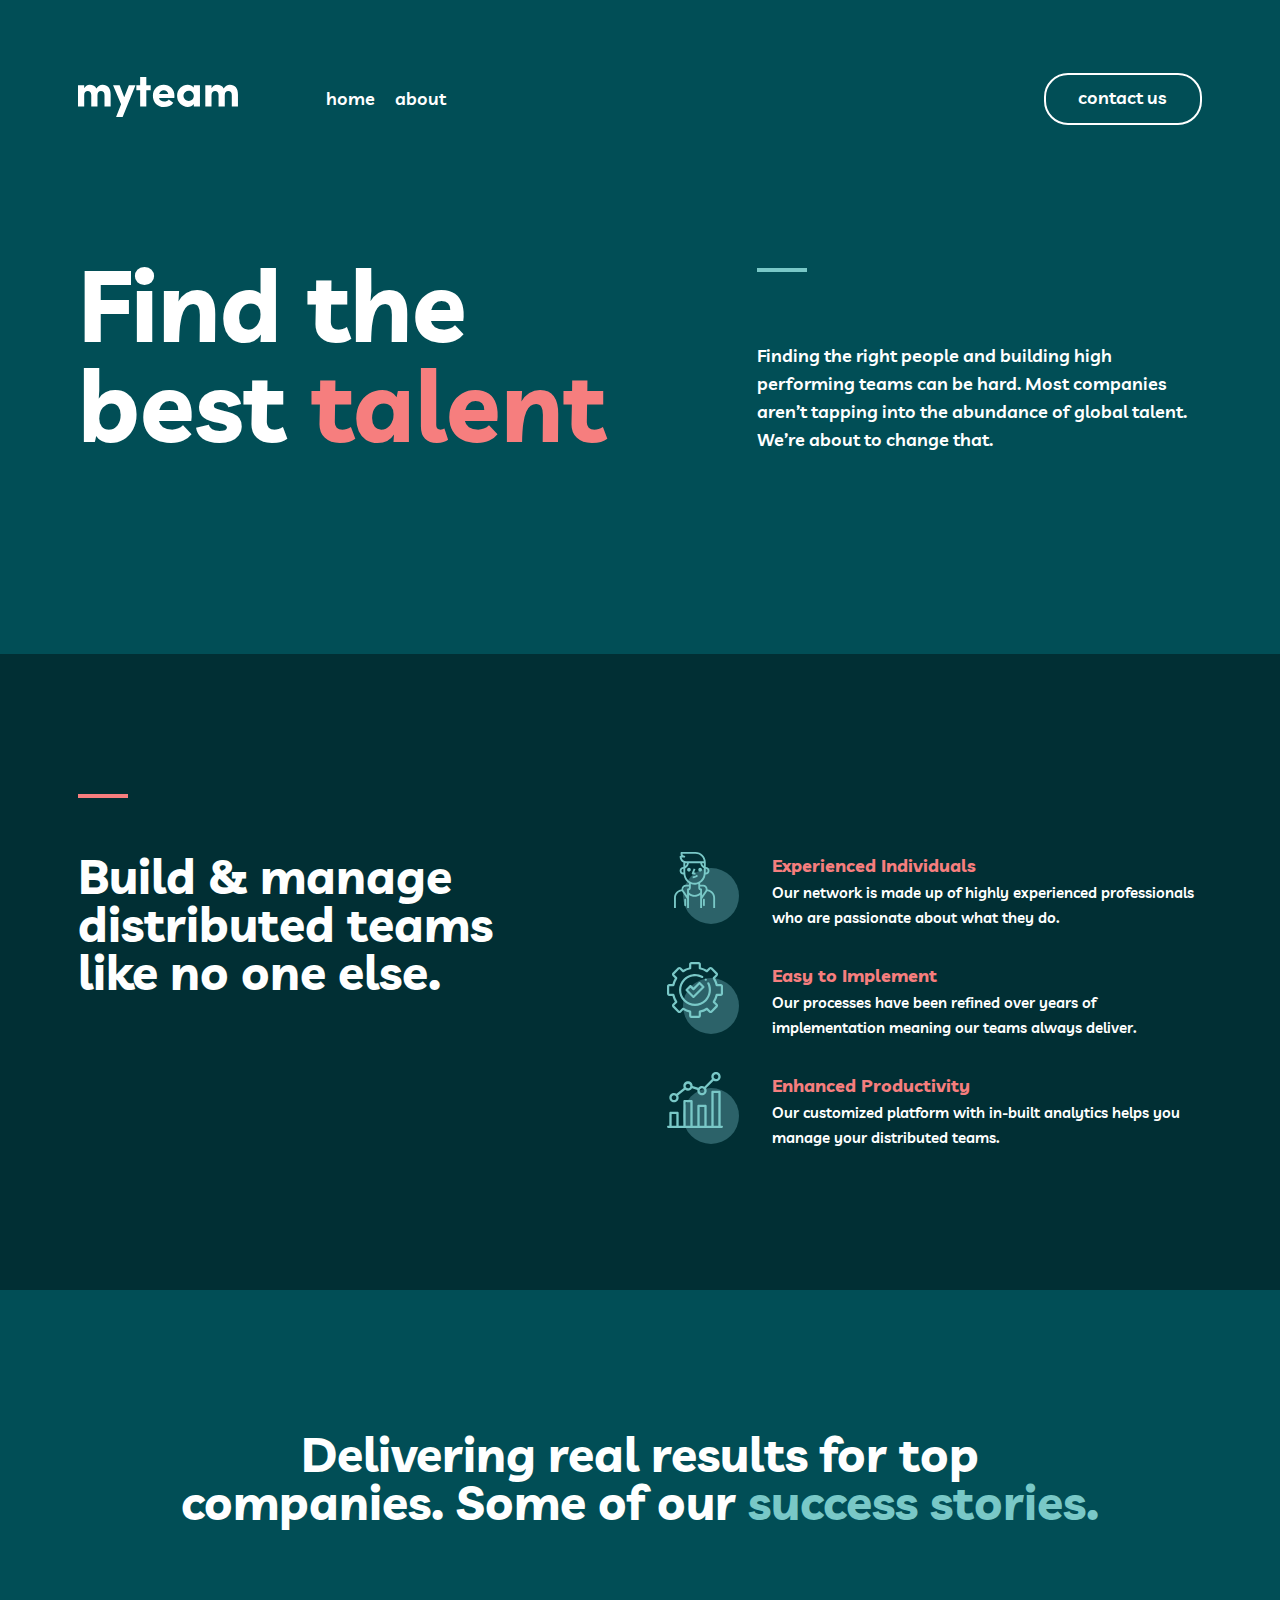
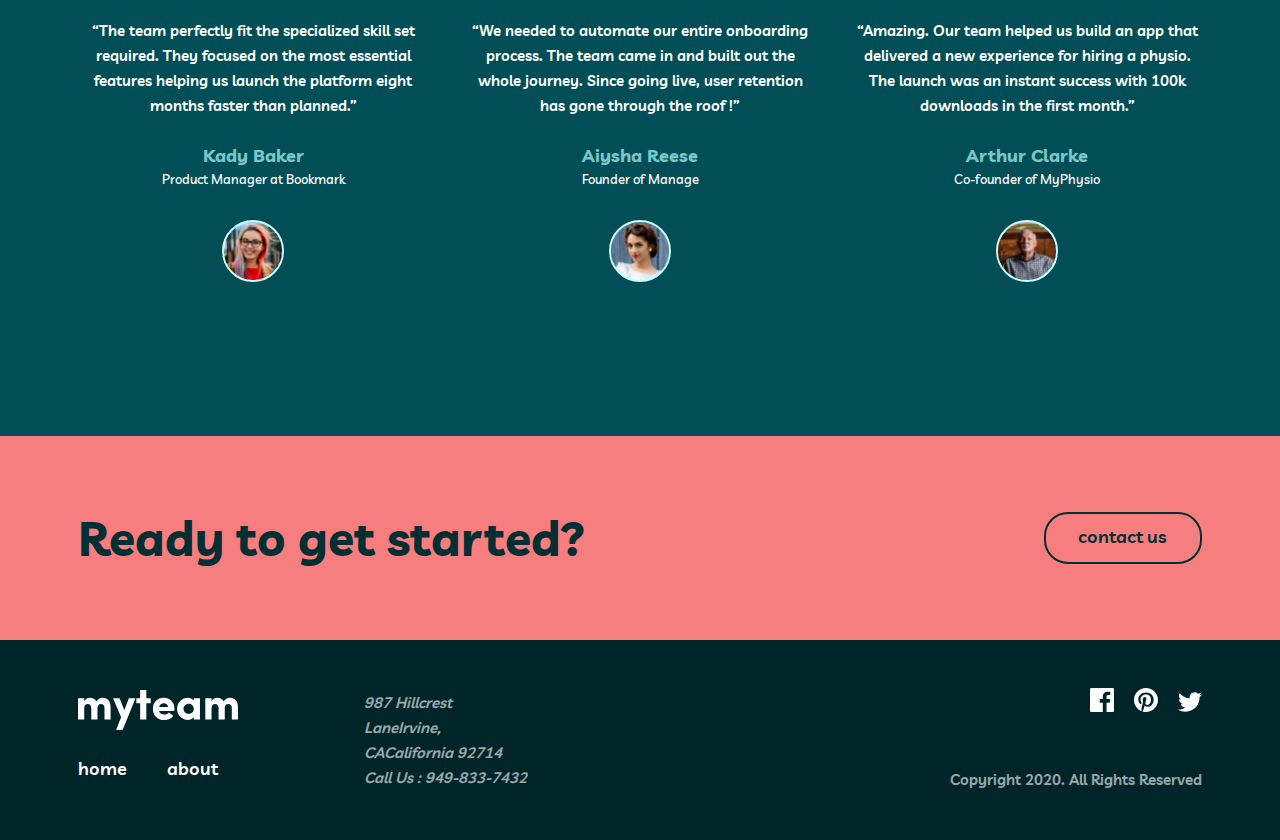
==== commit 26400e57: "Update files" ====
--- a/index.html
+++ b/index.html
@@ -1,4 +1,4 @@
-< !DOCTYPE html>
+<!DOCTYPE html>
 <html lang="en">
 	<head>
 		<meta charset="UTF-8" />
@@ -8,7 +8,8 @@
 		<title>MY team</title>
 	</head>
 	<body>
-		< !-- HEADER -->
+		<!-- HEADER -->
+
 		<header class="site-header">
 			<div class="container">
 				<div class="header">
@@ -41,7 +42,9 @@
 				</div>
 			</div>
 		</header>
-		< !-- MAIN -->
+
+		<!-- MAIN -->
+
 		<main class="site-main">
 			<section class="hero-section">
 				<div class="container">
@@ -164,7 +167,9 @@
 				</div>
 			</section>
 		</main>
-		< !-- FOOTER -->
+
+		<!-- FOOTER -->
+
 		<footer class="site-footer">
 			<div class="container">
 				<div class="footer">
@@ -176,19 +181,22 @@
 								class="footer-logo"
 							/>
 							<div class="footer__p-wrapper">
-								<a class="link" href="#link">home</a
-								><a class="link" href="#link">about</a>
+								<a class="link" href="#link">home</a>
+								<a class="link" href="#link">about</a>
 							</div>
 						</div>
 						<address>
-							987 Hillcrest LaneIrvine, <br />CACalifornia 92714 <br />Call Us :
+							987 Hillcrest LaneIrvine, <br />
+							CACalifornia 92714 <br />
+							Call Us :
 							<a href="tel: +949-833-7432">949-833-7432</a>
 						</address>
 					</div>
+
 					<div class="footer__logo">
 						<div class="logo__wrapper">
-							<a href="#link" class="logo-link"
-								><svg
+							<a href="#link" class="logo-link">
+								<svg
 									width="24"
 									height="24"
 									viewBox="0 0 24 24"
@@ -197,9 +205,11 @@
 									<path
 										d="M22.675 0H1.325C0.593 0 0 0.593 0 1.325V22.676C0 23.407 0.593 24 1.325 24H12.82V14.706H9.692V11.084H12.82V8.413C12.82 5.313 14.713 3.625 17.479 3.625C18.804 3.625 19.942 3.724 20.274 3.768V7.008L18.356 7.009C16.852 7.009 16.561 7.724 16.561 8.772V11.085H20.148L19.681 14.707H16.561V24H22.677C23.407 24 24 23.407 24 22.675V1.325C24 0.593 23.407 0 22.675 0Z"
 										fill="white"
-									/></svg></a
-							><a href="#link" class="logo-link"
-								><svg
+									/>
+								</svg>
+							</a>
+							<a href="#link" class="logo-link">
+								<svg
 									width="24"
 									height="24"
 									viewBox="0 0 24 24"
@@ -208,9 +218,11 @@
 									<path
 										d="M12 0C5.373 0 0 5.372 0 12C0 17.084 3.163 21.426 7.627 23.174C7.522 22.225 7.427 20.769 7.669 19.733C7.887 18.796 9.076 13.768 9.076 13.768C9.076 13.768 8.717 13.049 8.717 11.986C8.717 10.318 9.684 9.072 10.888 9.072C11.911 9.072 12.406 9.841 12.406 10.762C12.406 11.791 11.751 13.33 11.412 14.757C11.129 15.951 12.011 16.926 13.189 16.926C15.322 16.926 16.961 14.677 16.961 11.431C16.961 8.558 14.897 6.549 11.949 6.549C8.535 6.549 6.531 9.11 6.531 11.756C6.531 12.787 6.928 13.894 7.424 14.494C7.522 14.613 7.536 14.718 7.507 14.839L7.174 16.199C7.121 16.419 7 16.466 6.772 16.36C5.273 15.662 4.336 13.471 4.336 11.711C4.336 7.926 7.086 4.449 12.265 4.449C16.428 4.449 19.663 7.416 19.663 11.38C19.663 15.516 17.056 18.844 13.436 18.844C12.22 18.844 11.077 18.213 10.686 17.466L9.938 20.319C9.667 21.362 8.936 22.669 8.446 23.465C9.57 23.812 10.763 24 12 24C18.627 24 24 18.627 24 12C24 5.372 18.627 0 12 0Z"
 										fill="white"
-									/></svg></a
-							><a href="#link" class="logo-link"
-								><svg
+									/>
+								</svg>
+							</a>
+							<a href="#link" class="logo-link">
+								<svg
 									width="24"
 									height="20"
 									viewBox="0 0 24 20"
@@ -219,14 +231,16 @@
 									<path
 										d="M24 2.55699C23.117 2.94899 22.168 3.21299 21.172 3.33199C22.189 2.72299 22.97 1.75799 23.337 0.607986C22.386 1.17199 21.332 1.58199 20.21 1.80299C19.313 0.845986 18.032 0.247986 16.616 0.247986C13.437 0.247986 11.101 3.21399 11.819 6.29299C7.728 6.08799 4.1 4.12799 1.671 1.14899C0.381 3.36199 1.002 6.25699 3.194 7.72299C2.388 7.69699 1.628 7.47599 0.965 7.10699C0.911 9.38799 2.546 11.522 4.914 11.997C4.221 12.185 3.462 12.229 2.69 12.081C3.316 14.037 5.134 15.46 7.29 15.5C5.22 17.123 2.612 17.848 0 17.54C2.179 18.937 4.768 19.752 7.548 19.752C16.69 19.752 21.855 12.031 21.543 5.10599C22.505 4.41099 23.34 3.54399 24 2.55699Z"
 										fill="white"
-									/></svg
-							></a>
+									/>
+								</svg>
+							</a>
 						</div>
 						<p class="copyright">Copyright 2020. All Rights Reserved</p>
 					</div>
 				</div>
 			</div>
 		</footer>
+
 		<script>
 			let burger = document.querySelector(".burger");
 			let closeMenu = document.querySelector(".closeMenu");
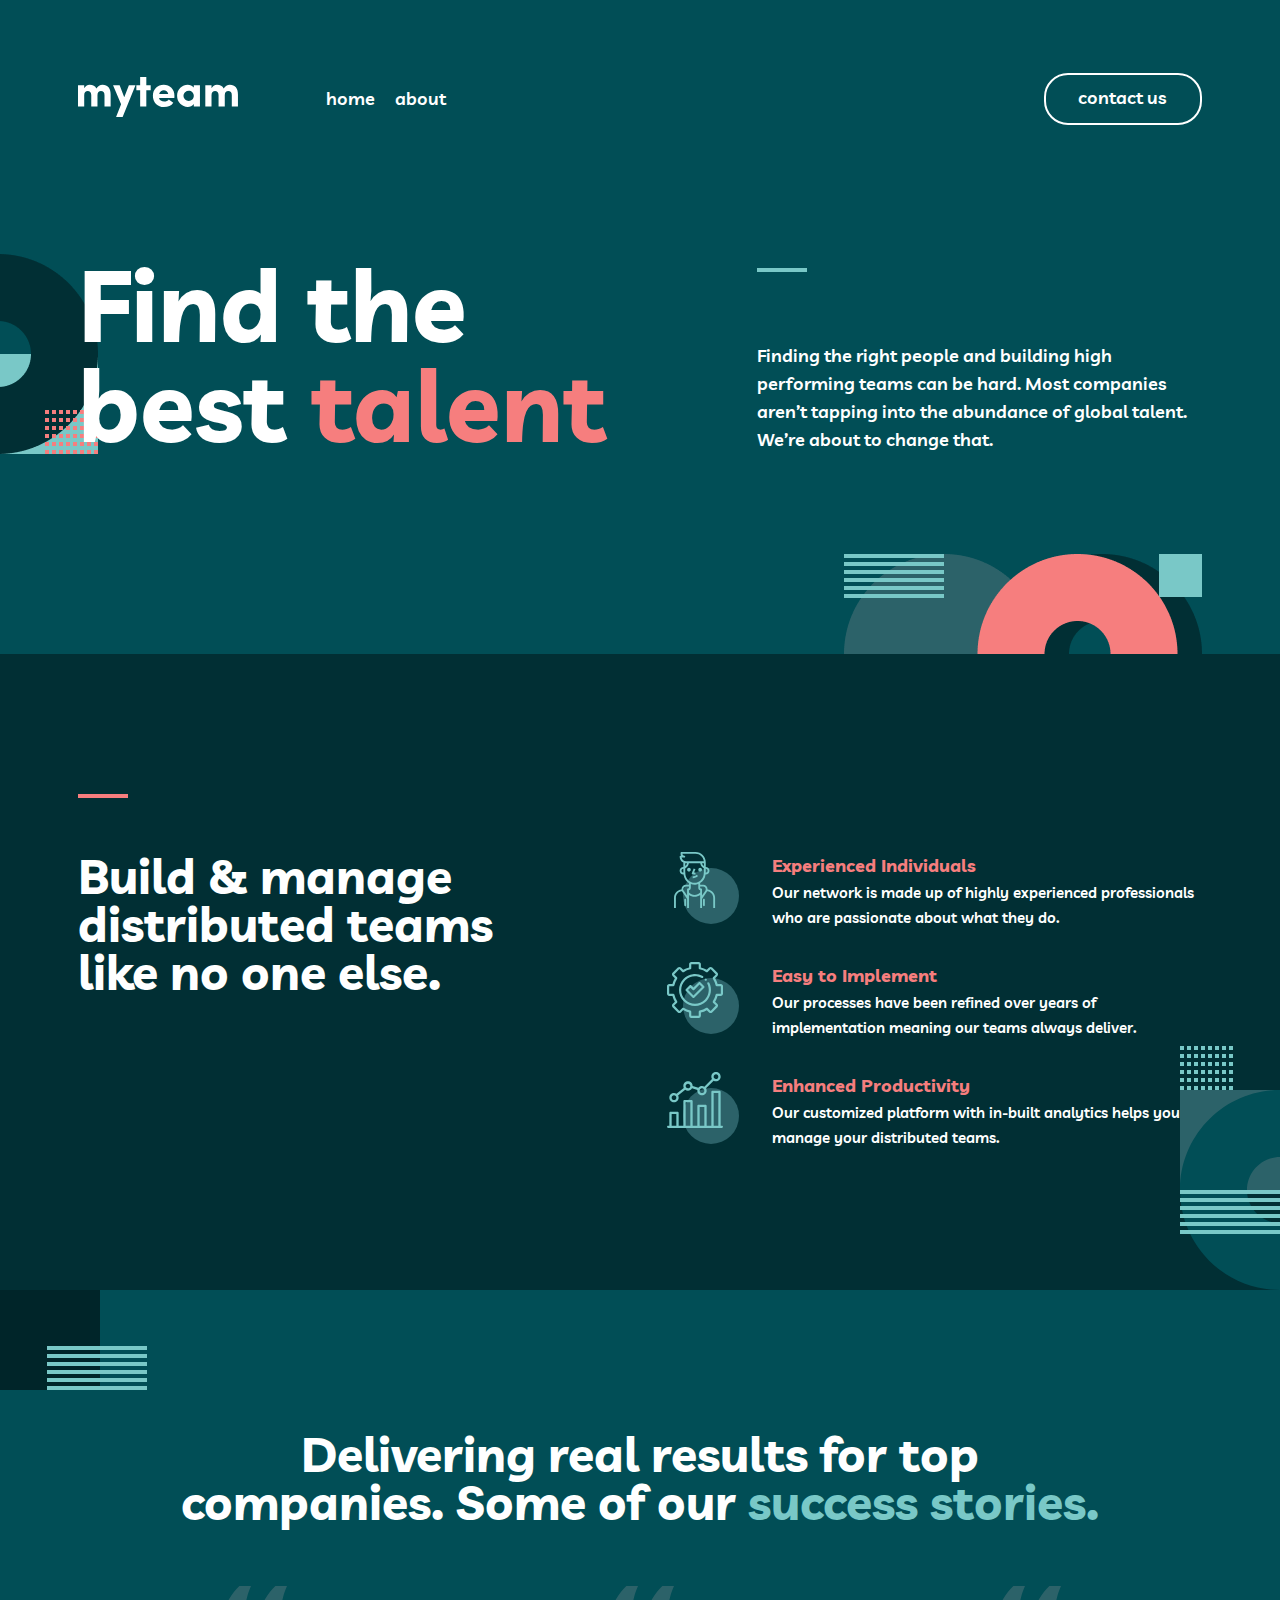
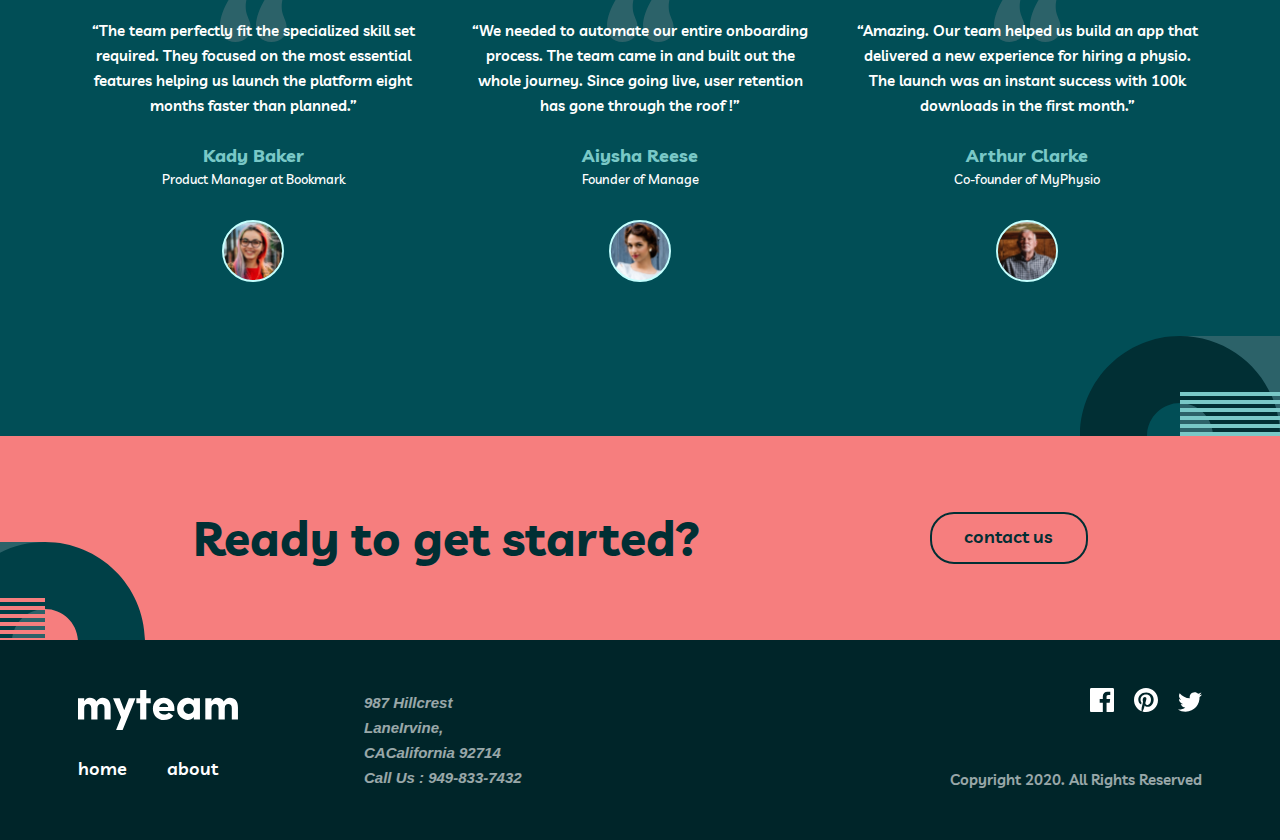
==== commit 49aea867: "Complete homework for n52-2-8" ====
--- a/index.html
+++ b/index.html
@@ -31,10 +31,10 @@
 					<div class="list-wrapper">
 						<ul class="header-list toggle">
 							<li class="header-item">
-								<a class="link" href="#link" class="header-link-item">home </a>
+								<a class="link" href="./index.html" class="header-link-item">home </a>
 							</li>
 							<li class="header-item">
-								<a class="link" href="#link" class="header-link-item">about </a>
+								<a class="link" href="./about.html" class="header-link-item">about </a>
 							</li>
 						</ul>
 						<a href="#link" class="btn header-contact toggle">contact us</a>
@@ -127,7 +127,7 @@
 									“We needed to automate our entire onboarding process. The team
 									came in and built out the whole journey. Since going live,
 									user retention has gone through the roof !”
-								</p>
+								</p>  	
 								<strong class="contact__name">Aiysha Reese </strong>
 								<p class="contact__subtext">Founder of Manage</p>
 								<img
@@ -181,8 +181,8 @@
 								class="footer-logo"
 							/>
 							<div class="footer__p-wrapper">
-								<a class="link" href="#link">home</a>
-								<a class="link" href="#link">about</a>
+								<a class="link" href="./index.html">home</a>
+								<a class="link" href="./about.html">about</a>
 							</div>
 						</div>
 						<address>
--- a/css/main.css
+++ b/css/main.css
@@ -502,11 +502,24 @@
     margin: 0px 0 24px;
   }
 }
+.hero-section {
+  background-image: url(../../images/left.png);
+  background-size: 200px 200px;
+  background-position-x: -102px;
+  background-position-y: top;
+  background-repeat: no-repeat;
+}
+
 .hero {
   padding-bottom: 200px;
+  background-image: url(../images/bottom.png);
+  background-size: 358px 200px;
+  background-position-x: right;
+  background-position-y: 300px;
   display: flex;
   align-items: flex-end;
   justify-content: space-between;
+  background-repeat: no-repeat;
 }
 
 .hero-title {
@@ -543,12 +556,16 @@
 }
 
 @media only screen and (max-width: 1030px) {
+  .hero-section {
+    background-image: none;
+  }
   .hero {
     padding-bottom: 256px;
     text-align: center;
-    background-image: none;
     flex-direction: column;
     align-items: center;
+    background-position-y: 380px;
+    background-position-x: center;
   }
   .hero-title {
     margin-bottom: 24px;
@@ -567,6 +584,10 @@
   }
 }
 @media only screen and (max-width: 555px) {
+  .hero {
+    background-position-y: 355px;
+    background-size: 358px 200px;
+  }
   .container {
     padding: 0 24px;
   }
@@ -582,9 +603,81 @@
     line-height: 28px !important;
   }
 }
+@media only screen and (max-width: 463px) {
+  .hero {
+    background-position-y: 380px;
+    background-size: 85% 200px;
+  }
+}
+@media only screen and (max-width: 368px) {
+  .hero {
+    background-position-y: 410px;
+    background-size: 100% 200px;
+  }
+}
+.about__hero-section {
+  background-image: none;
+  position: relative;
+  z-index: -1;
+}
+.about__hero-section::before {
+  content: "";
+  width: 200px;
+  height: 221px;
+  position: absolute;
+  bottom: 0;
+  right: 0;
+  background-image: url(../images/about-1.svg);
+  background-position-x: 100px;
+  background-repeat: no-repeat;
+  z-index: -2;
+}
+
+.about__hero {
+  background-image: none;
+}
+
+.about__hero-title {
+  font-size: 64px;
+  align-self: start;
+}
+
+.about__blok-text {
+  max-width: 730px;
+}
+
+@media only screen and (max-width: 768px) {
+  .about__hero-title {
+    align-self: center;
+  }
+  .hero {
+    padding-bottom: 112px;
+  }
+}
+@media only screen and (max-width: 650px) {
+  .about__hero-section::before {
+    content: "";
+    background-position-y: 100px;
+  }
+}
 .team-section {
+  position: relative;
   padding: 140px 0;
   background-color: #012f34;
+  z-index: -2;
+}
+
+.team-section::after {
+  z-index: -1;
+  content: "";
+  width: 200px;
+  height: 244px;
+  position: absolute;
+  bottom: 0;
+  right: 0;
+  background-position-x: 100px;
+  background-image: url(../images/team-bg.svg);
+  background-repeat: no-repeat;
 }
 
 .team .line {
@@ -658,6 +751,9 @@
   .team-section {
     padding: 100px;
   }
+  .team-section::after {
+    top: 0;
+  }
   .team .line {
     margin-bottom: 32px;
     display: block;
@@ -675,7 +771,7 @@
     align-items: flex-start;
   }
   .team__list {
-    margin: 0 0 0 100px;
+    padding: 0 0 0 100px;
   }
   .team__item {
     width: 95%;
@@ -701,10 +797,11 @@
     width: 240px;
   }
   .team__list {
-    margin: 0;
+    padding: 0;
   }
   .team__item {
-    width: 100%;
+    margin: 0 auto;
+    width: 80%;
     text-align: center;
   }
   .team__item + .team__item {
@@ -717,14 +814,120 @@
     margin: 0 auto;
   }
 }
+.about__team-section::after {
+  background-image: url(../images/about-3.svg);
+  top: 0;
+  left: -100px;
+  width: 300px;
+  height: 200px;
+}
+
+.about__team {
+  margin: 0 auto;
+}
+
+.about__content-wrapper {
+  width: 100%;
+}
+
+.desktop {
+  width: 100%;
+  height: 45px;
+}
+
+.about__team-title {
+  margin-bottom: 70px;
+  text-align: center;
+}
+
+.tablet,
+.mobile {
+  display: none;
+}
+
+@media only screen and (max-width: 1158px) {
+  .about__team-section {
+    padding: 140px 39px;
+  }
+  .desktop {
+    display: none;
+  }
+  .tablet {
+    display: block;
+    margin: 0 auto;
+    width: 100%;
+  }
+}
+@media only screen and (max-width: 975px) {
+  .about__content-wrapper {
+    margin-bottom: 0;
+  }
+}
+@media only screen and (max-width: 768px) {
+  .about__team-section {
+    padding: 100px 39px;
+  }
+  .about__team-section::after {
+    top: -100px;
+  }
+  .about__content-wrapper {
+    margin-bottom: 0;
+  }
+  .about__team-title {
+    margin-bottom: 52px;
+  }
+  .tablet {
+    display: block;
+  }
+}
+@media only screen and (max-width: 550px) {
+  .about__team-section {
+    padding: 88px 0;
+  }
+  .about__team-section::after {
+    left: -200px;
+  }
+  .about__content-wrapper {
+    margin-bottom: 0;
+  }
+  .about__team-title {
+    margin-bottom: 64px;
+  }
+  .tablet {
+    display: none;
+  }
+  .mobile {
+    display: block;
+    margin: 0 auto;
+  }
+}
 .contact-section {
   padding: 140px 0 151px;
   text-align: center;
+  background-image: url(../images/contact-bg_1.svg);
+  background-size: 147px 100px;
+  background-repeat: no-repeat;
+  background-position-y: top;
+  background-position-x: left;
+  position: relative;
+  z-index: -1;
+}
+
+.contact-section::after {
+  content: "";
+  width: 200px;
+  height: 200px;
+  position: absolute;
+  bottom: 0;
+  right: 0;
+  background-position-y: 100px;
+  background-image: url(../images/contact-bg_2.svg);
+  background-repeat: no-repeat;
+  z-index: 2;
 }
 
 .contact__title {
   margin: 0 auto;
-  margin-bottom: 92px;
   max-width: 932px;
 }
 .contact__title h2 {
@@ -745,7 +948,13 @@
 }
 
 .contact__item {
+  padding-top: 92px;
   max-width: 350px;
+  background-image: url(../images/quote.svg);
+  background-size: 67px 56px;
+  background-repeat: no-repeat;
+  background-position-y: 60px;
+  background-position-x: center;
 }
 
 .contact__text {
@@ -772,6 +981,20 @@
   color: #FFFFFF;
 }
 
+@media only screen and (max-width: 1000px) {
+  .contact-section::after {
+    content: "";
+    width: 200px;
+    height: 200px;
+    position: absolute;
+    bottom: 0;
+    right: 0;
+    background-position-y: 100px;
+    background-image: url(../images/contact-bg_2.svg);
+    background-repeat: no-repeat;
+    z-index: 2;
+  }
+}
 @media only screen and (max-width: 768px) {
   .contact-section {
     padding: 100px 0;
@@ -799,23 +1022,122 @@
     margin-bottom: 16px;
   }
 }
-@media only screen and (max-width: 768px) {
+@media only screen and (max-width: 500px) {
   .contact-section {
     padding: 140px 0 164px;
   }
   .contact__title {
     max-width: 327px;
+  }
+}
+.about__contact-section {
+  background-color: #004047;
+  background-image: url(../images/about-2.svg);
+  background-size: 200px 200px;
+  background-position-x: -100px;
+  position: relative;
+  z-index: 1;
+}
+
+.about__contact-section::after {
+  content: "";
+  width: 147px;
+  position: absolute;
+  bottom: 0;
+  right: 0;
+  background-image: url(../images/contact-bg_1.svg);
+  background-repeat: no-repeat;
+}
+
+.about__contact__title {
+  margin-bottom: 64px;
+}
+
+.about__contact-list {
+  flex-wrap: wrap;
+}
+
+.about__contact-item {
+  padding-top: 0;
+  width: 350px;
+  height: 253px;
+  background-color: #012F34;
+  background-image: none;
+  display: flex;
+  flex-direction: column;
+  align-items: center;
+  justify-content: center;
+  position: relative;
+}
+
+.about__contact-item:nth-child(1),
+.about__contact-item:nth-child(2),
+.about__contact-item:nth-child(3) {
+  margin-bottom: 76px;
+}
+
+.plus {
+  position: absolute;
+  bottom: -28px;
+  cursor: pointer;
+}
+.plus:hover {
+  transform: rotate(45deg);
+}
+
+.plus-hover:hover {
+  fill: #79C8C7;
+}
+
+.about__contact-item::after:hover {
+  background-color: #fff;
+}
+
+.about__contact__name {
+  margin-top: 16px;
+}
+
+.about__contact__subtext {
+  margin-bottom: 0;
+}
+
+@media only screen and (max-width: 1100px) {
+  .about__contact-list {
+    justify-content: center;
+  }
+  .about__contact-item {
+    margin-bottom: 76px;
+    width: 40%;
+  }
+  .about__contact-item:nth-child(odd) {
+    margin-right: 30px;
+  }
+}
+@media only screen and (max-width: 769px) {
+  .about__contact-section {
+    padding-bottom: 128px;
+  }
+  .about__contact-item {
+    width: 100%;
+  }
+  .about__contact-item:nth-child(odd) {
+    margin-right: 0px;
   }
 }
 .aside-section {
   background-color: #F67E7E;
   padding: 76px 0;
+  background-image: url(../images/aside-bg.svg);
+  background-size: 200px 244px;
+  background-repeat: no-repeat;
+  background-position-y: 62px;
+  background-position-x: -55px;
 }
 
 .aside {
   display: flex;
   align-items: center;
-  justify-content: space-between;
+  justify-content: space-around;
 }
 
 .aside__title {
@@ -836,9 +1158,15 @@
   border-radius: 24px;
 }
 
+@media only screen and (max-width: 1010px) {
+  .aside-section {
+    background-position-y: 85px;
+  }
+}
 @media only screen and (max-width: 768px) {
   .aside-section {
     padding: 84px 58px;
+    background-position-y: 100px;
   }
   .aside__title {
     font-size: 32px;
@@ -848,12 +1176,18 @@
 @media only screen and (max-width: 700px) {
   .aside-section {
     padding: 84px 0px;
+    background-position-y: 155px;
   }
   .aside {
     flex-direction: column;
   }
   .aside__title {
     margin-bottom: 24px;
+  }
+}
+@media only screen and (max-width: 383px) {
+  .aside-section {
+    background-position-y: 188px;
   }
 }
 .site-footer {
@@ -902,6 +1236,7 @@
 address {
   width: 164px;
   font-weight: 600;
+  font-family: "Livvik", sans-serif;
   font-size: 15px;
   line-height: 25px;
   color: #FFFFFF;
